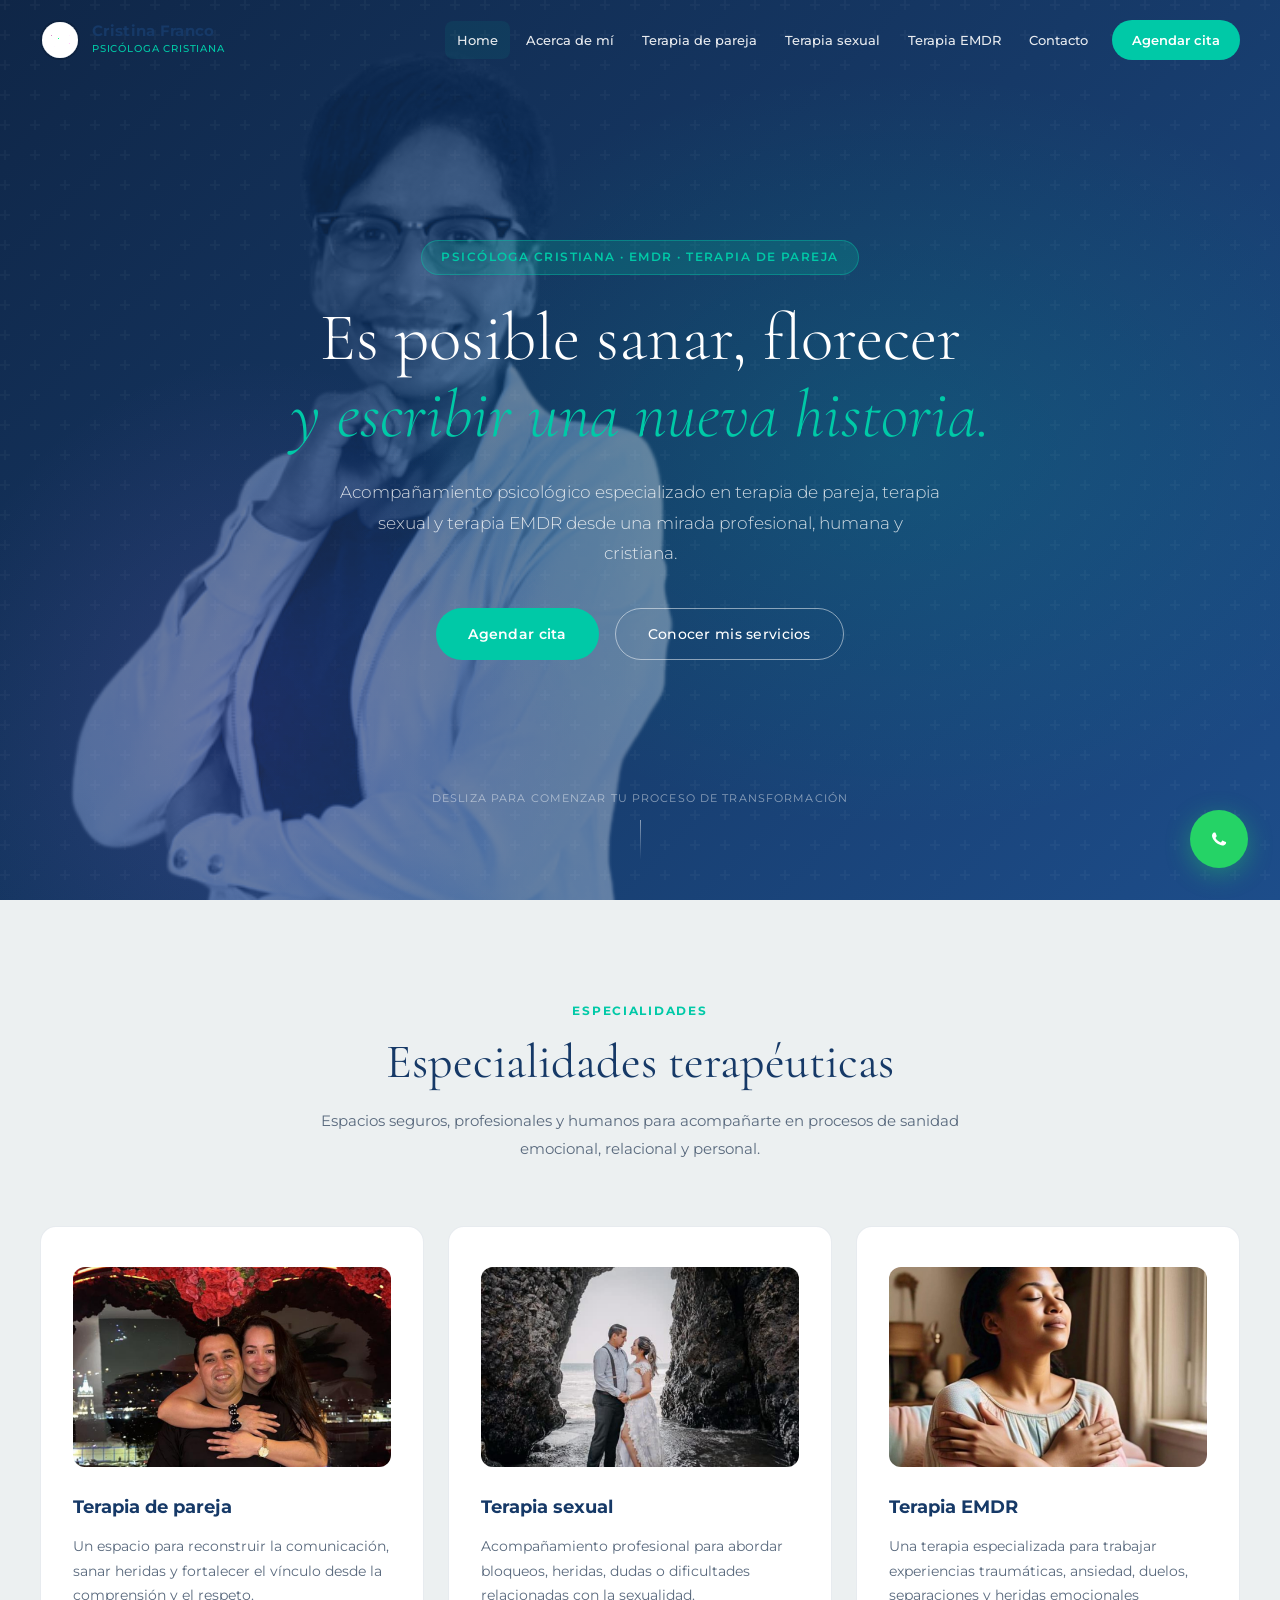
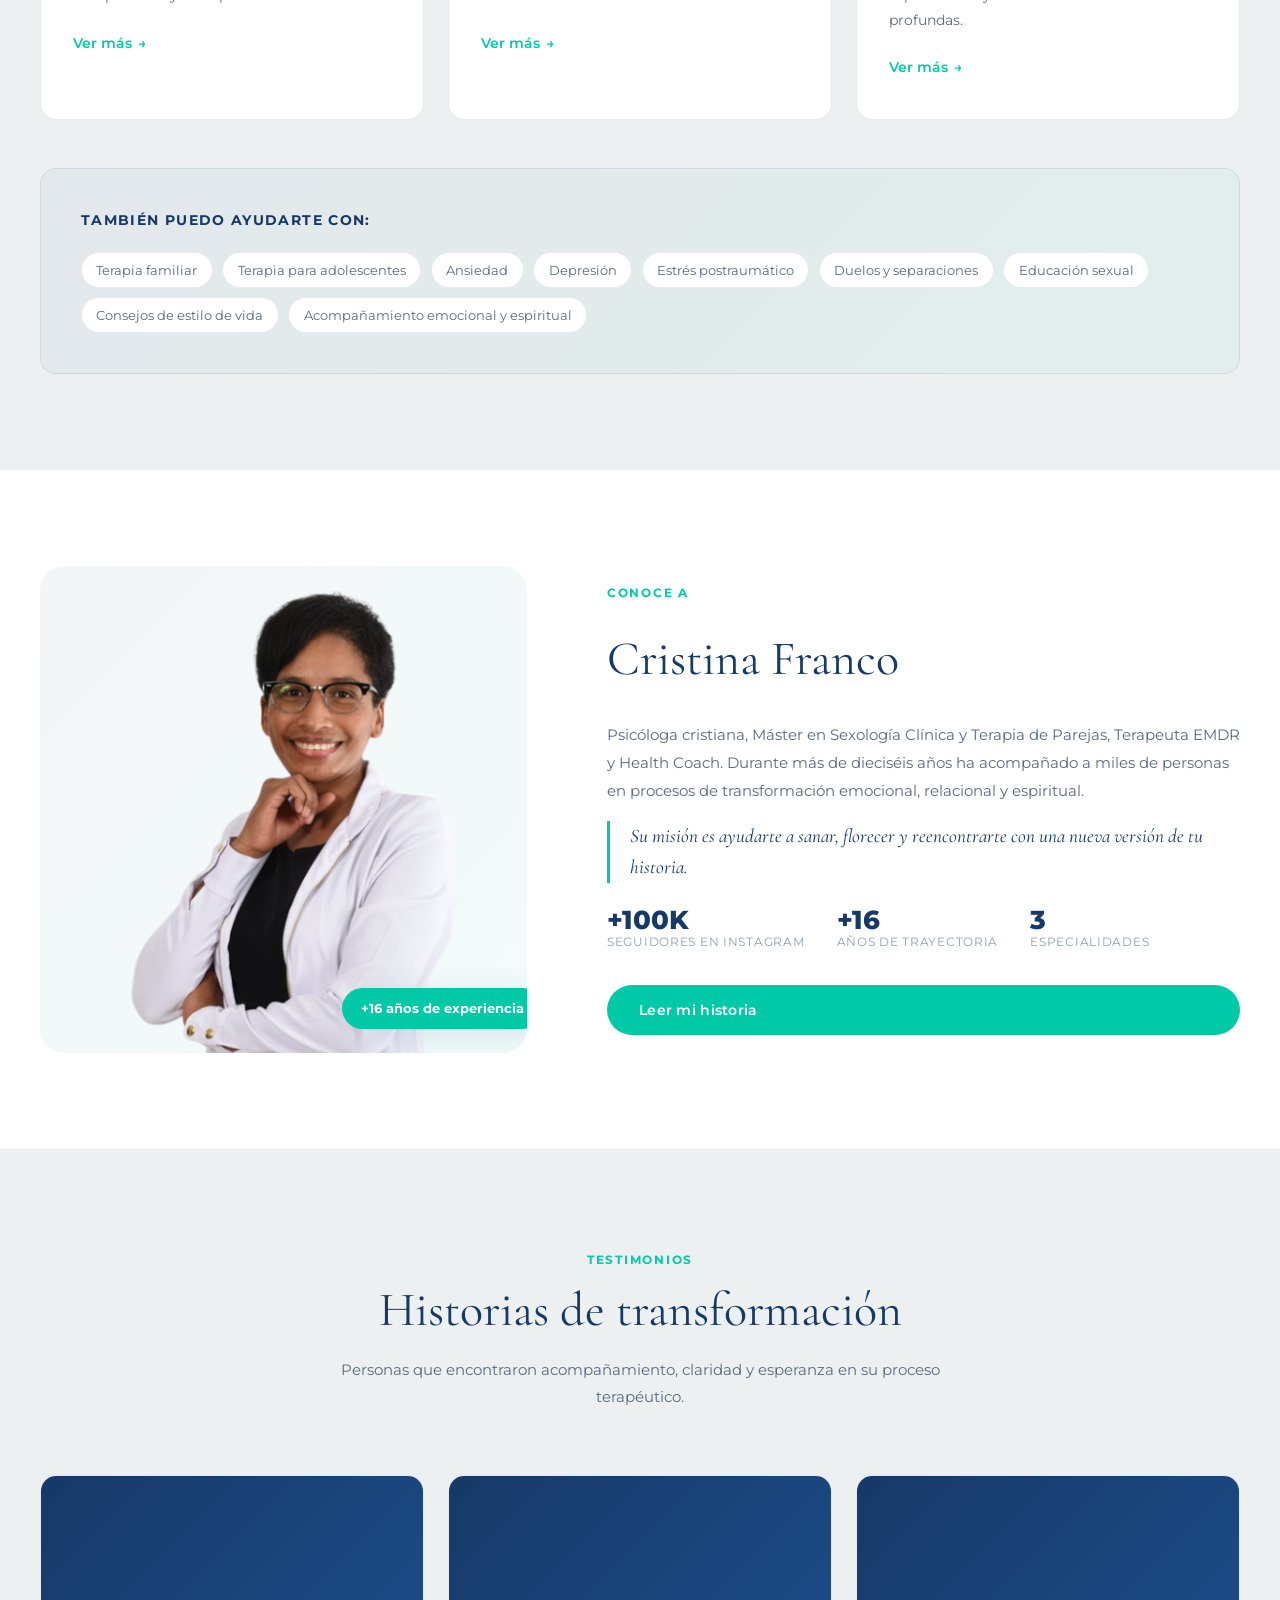
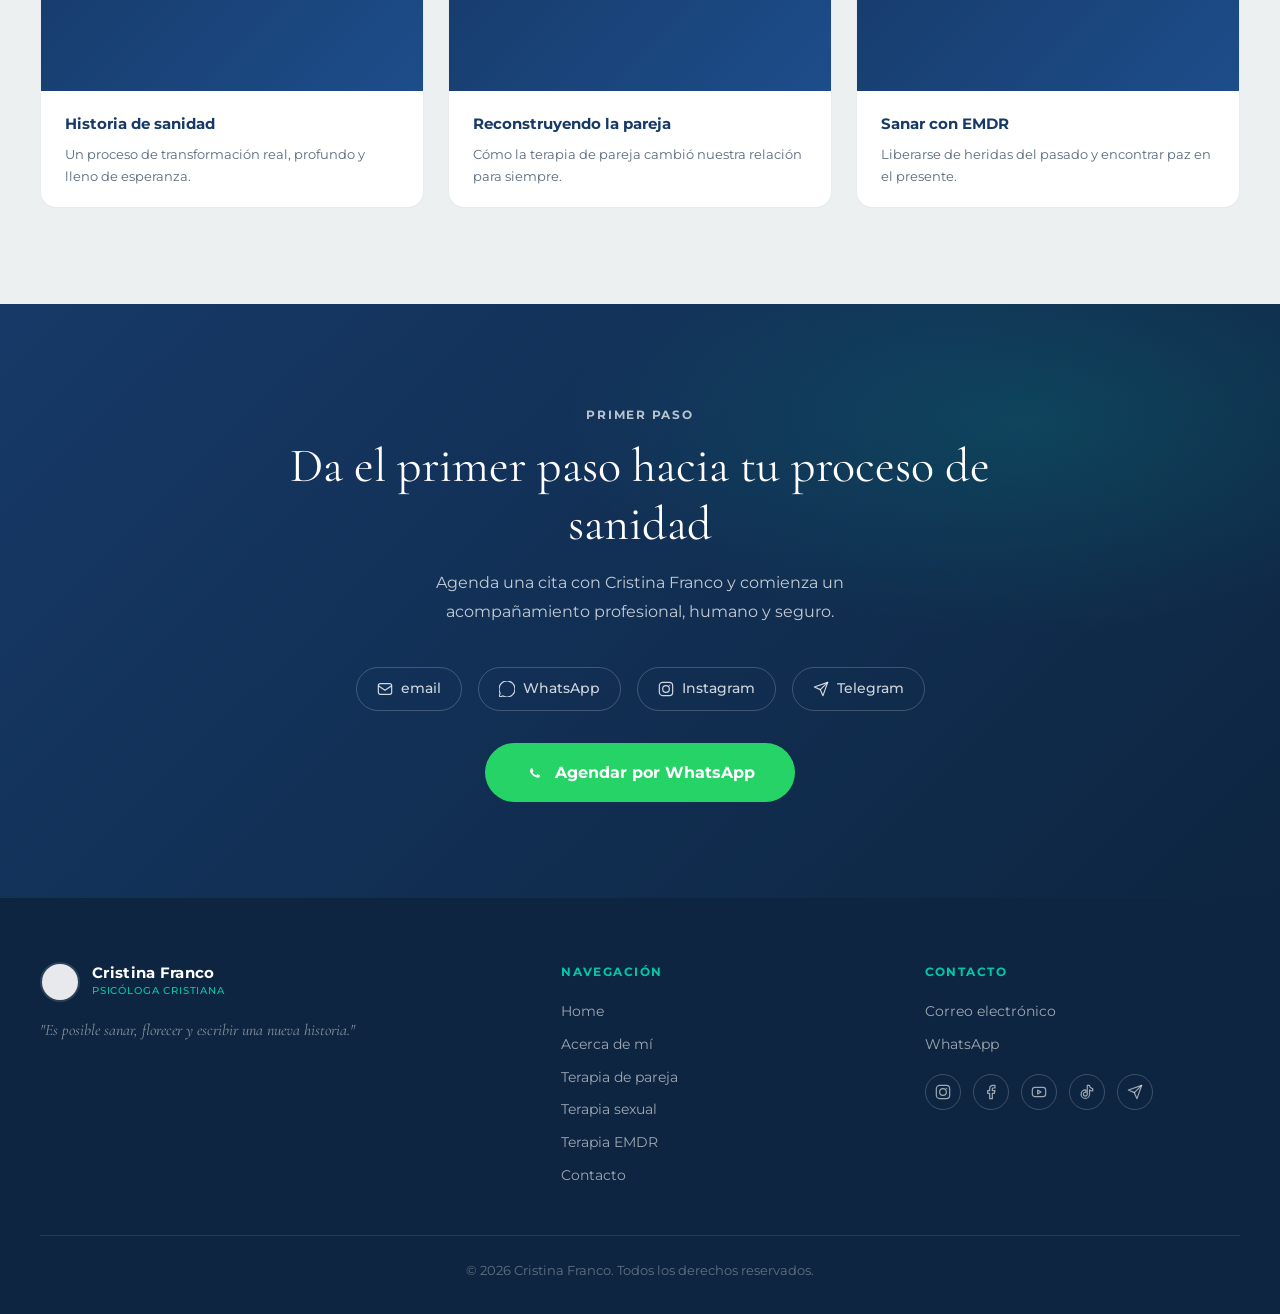
==== index.html @ cba36545 "Update index.html" ====
<!DOCTYPE html>
<html lang="es">
<head>
  <meta charset="UTF-8" />
  <meta name="viewport" content="width=device-width, initial-scale=1.0" />
  <title>Cristina Franco | Psicóloga Cristiana – Terapia de Pareja, Sexual y EMDR</title>
  <meta name="description" content="Cristina Franco, psicóloga cristiana especialista en terapia de pareja, terapia sexual y terapia EMDR. Más de 16 años acompañando procesos de sanidad emocional." />
  <link rel="icon" type="image/png" href="favicon.png" />
  <link href="https://fonts.googleapis.com/css2?family=Montserrat:ital,wght@0,300;0,400;0,500;0,600;0,700;0,800;1,300;1,400&family=Cormorant+Garamond:ital,wght@0,300;0,400;0,600;1,300;1,400&display=swap" rel="stylesheet" />
  <link rel="stylesheet" href="styles.css" />
</head>
<body>

<!-- HEADER -->
<header class="header" id="header">
  <div class="header-inner">
    <a href="index.html" class="logo">
      <img src="favicon.png" alt="Logo Cristina Franco" class="logo-img" />
      <div class="logo-text">
        <span class="logo-name">Cristina Franco</span>
        <span class="logo-title">Psicóloga Cristiana</span>
      </div>
    </a>
    <nav class="nav" id="nav">
      <a href="index.html" class="nav-link active">Home</a>
      <a href="acerca.html" class="nav-link">Acerca de mí</a>
      <a href="terapia-pareja.html" class="nav-link">Terapia de pareja</a>
      <a href="terapia-sexual.html" class="nav-link">Terapia sexual</a>
      <a href="terapia-emdr.html" class="nav-link">Terapia EMDR</a>
      <a href="contacto.html" class="nav-link">Contacto</a>
      <a href="contacto.html" class="btn-header">Agendar cita</a>
    </nav>
    <button class="hamburger" id="hamburger" aria-label="Menú">
      <span></span><span></span><span></span>
    </button>
  </div>
</header>

<!-- HERO -->
<section class="hero">
  <div class="hero-bg">
    <img src="cristina-hero.png" alt="Cristina Franco" class="hero-photo" />
    <div class="hero-overlay"></div>
    <div class="hero-gradient"></div>
  </div>
  <div class="hero-content">
    <div class="hero-badge animate-fade-up">Psicóloga Cristiana · EMDR · Terapia de Pareja</div>
    <h1 class="hero-title animate-fade-up delay-1">
      Es posible sanar, florecer<br />
      <em>y escribir una nueva historia.</em>
    </h1>
    <p class="hero-sub animate-fade-up delay-2">
      Acompañamiento psicológico especializado en terapia de pareja, terapia sexual y terapia EMDR desde una mirada profesional, humana y cristiana.
    </p>
    <div class="hero-btns animate-fade-up delay-3">
      <a href="https://api.whatsapp.com/send/?phone=593986975737&text=Hola%20vengo%20de%20la%20pagina%20web%20y%20quiero%20agendar%20una%20cita." class="btn-primary" target="_blank">Agendar cita</a>
      <a href="#servicios" class="btn-ghost">Conocer mis servicios</a>
    </div>
  </div>
  <div class="hero-scroll">
    <span>Desliza para comenzar tu proceso de transformación</span>
    <div class="scroll-line"></div>
  </div>
</section>

<!-- SERVICIOS -->
<section class="section" id="servicios">
  <div class="container">
    <div class="section-header reveal">
      <p class="section-label">Especialidades</p>
      <h2 class="section-title">Especialidades terapéuticas</h2>
      <p class="section-sub">Espacios seguros, profesionales y humanos para acompañarte en procesos de sanidad emocional, relacional y personal.</p>
    </div>
    <div class="cards-grid">
      <div class="service-card reveal delay-1">
        <div class="card-icon card-icon-img"><img src="img-pareja.png" alt="Terapia de pareja" /></div>
        <h3>Terapia de pareja</h3>
        <p>Un espacio para reconstruir la comunicación, sanar heridas y fortalecer el vínculo desde la comprensión y el respeto.</p>
        <a href="terapia-pareja.html" class="card-link">Ver más <span>→</span></a>
      </div>
      <div class="service-card reveal delay-2">
        <div class="card-icon card-icon-img"><img src="img-sexual.png" alt="Terapia sexual" /></div>
        <h3>Terapia sexual</h3>
        <p>Acompañamiento profesional para abordar bloqueos, heridas, dudas o dificultades relacionadas con la sexualidad.</p>
        <a href="terapia-sexual.html" class="card-link">Ver más <span>→</span></a>
      </div>
      <div class="service-card reveal delay-3">
        <div class="card-icon card-icon-img"><img src="img-emdr.png" alt="Terapia EMDR" /></div>
        <h3>Terapia EMDR</h3>
        <p>Una terapia especializada para trabajar experiencias traumáticas, ansiedad, duelos, separaciones y heridas emocionales profundas.</p>
        <a href="terapia-emdr.html" class="card-link">Ver más <span>→</span></a>
      </div>
    </div>
    <div class="other-services reveal">
      <p class="other-title">También puedo ayudarte con:</p>
      <div class="other-tags">
        <span>Terapia familiar</span><span>Terapia para adolescentes</span><span>Ansiedad</span>
        <span>Depresión</span><span>Estrés postraumático</span><span>Duelos y separaciones</span>
        <span>Educación sexual</span><span>Consejos de estilo de vida</span><span>Acompañamiento emocional y espiritual</span>
      </div>
    </div>
  </div>
</section>

<!-- SOBRE CRISTINA -->
<section class="section section-alt" id="sobre">
  <div class="container">
    <div class="two-col">
      <div class="col-image reveal">
        <div class="img-frame">
          <div class="img-real">
            <img src="cristina-hero.png" alt="Cristina Franco – Psicóloga Cristiana" />
          </div>
          <div class="img-badge">+16 años de experiencia</div>
        </div>
      </div>
      <div class="col-text reveal delay-2">
        <p class="section-label">Conoce a</p>
        <h2 class="section-title left">Cristina Franco</h2>
        <p class="body-text">Psicóloga cristiana, Máster en Sexología Clínica y Terapia de Parejas, Terapeuta EMDR y Health Coach. Durante más de dieciséis años ha acompañado a miles de personas en procesos de transformación emocional, relacional y espiritual.</p>
        <p class="body-text emotional">Su misión es ayudarte a sanar, florecer y reencontrarte con una nueva versión de tu historia.</p>
        <div class="stats-row">
          <div class="stat"><strong>+100K</strong><span>Seguidores en Instagram</span></div>
          <div class="stat"><strong>+16</strong><span>Años de trayectoria</span></div>
          <div class="stat"><strong>3</strong><span>Especialidades</span></div>
        </div>
        <a href="acerca.html" class="btn-primary">Leer mi historia</a>
      </div>
    </div>
  </div>
</section>

<!-- TESTIMONIOS -->
<section class="section" id="testimonios">
  <div class="container">
    <div class="section-header reveal">
      <p class="section-label">Testimonios</p>
      <h2 class="section-title">Historias de transformación</h2>
      <p class="section-sub">Personas que encontraron acompañamiento, claridad y esperanza en su proceso terapéutico.</p>
    </div>
    <div class="video-grid">
      <div class="video-card reveal delay-1">
        <div class="video-wrap">
          <iframe src="https://www.youtube.com/embed/51bfilXAvIU" frameborder="0" allowfullscreen title="Testimonio 1"></iframe>
        </div>
        <div class="video-info">
          <h4>Historia de sanidad</h4>
          <p>Un proceso de transformación real, profundo y lleno de esperanza.</p>
        </div>
      </div>
      <div class="video-card reveal delay-2">
        <div class="video-wrap">
          <iframe src="https://www.youtube.com/embed/tVvbt_k2ZFs" frameborder="0" allowfullscreen title="Testimonio 2"></iframe>
        </div>
        <div class="video-info">
          <h4>Reconstruyendo la pareja</h4>
          <p>Cómo la terapia de pareja cambió nuestra relación para siempre.</p>
        </div>
      </div>
      <div class="video-card reveal delay-3">
        <div class="video-wrap">
          <iframe src="https://www.youtube.com/embed/4Ptkm4jHZpw" frameborder="0" allowfullscreen title="Testimonio 3"></iframe>
        </div>
        <div class="video-info">
          <h4>Sanar con EMDR</h4>
          <p>Liberarse de heridas del pasado y encontrar paz en el presente.</p>
        </div>
      </div>
    </div>
  </div>
</section>

<!-- CONTACTO HOME -->
<section class="section contact-section" id="contacto">
  <div class="container">
    <div class="contact-inner reveal">
      <p class="section-label light">Primer paso</p>
      <h2 class="section-title light">Da el primer paso hacia tu proceso de sanidad</h2>
      <p class="contact-sub">Agenda una cita con Cristina Franco y comienza un acompañamiento profesional, humano y seguro.</p>
      <div class="contact-links">
        <a href="mailto:consultordesaludfamiliar7@gmail.com" class="contact-item">
          <svg viewBox="0 0 24 24" fill="none"><rect x="2" y="4" width="20" height="16" rx="3" stroke="currentColor" stroke-width="1.8"/><path d="M2 7l10 7 10-7" stroke="currentColor" stroke-width="1.8"/></svg>
          email
        </a>
        <a href="https://api.whatsapp.com/send/?phone=593986975737&text=Hola%20vengo%20de%20la%20pagina%20web%20y%20quiero%20agendar%20una%20cita." class="contact-item" target="_blank">
          <svg viewBox="0 0 24 24" fill="none"><path d="M20.5 3.5A11.95 11.95 0 0012 0C5.37 0 0 5.37 0 12a11.95 11.95 0 001.67 6.06L0 24l6.12-1.61A11.94 11.94 0 0012 24c6.63 0 12-5.37 12-12 0-3.19-1.25-6.21-3.5-8.5z" stroke="currentColor" stroke-width="1.8"/></svg>
          WhatsApp
        </a>
        <a href="https://www.instagram.com/psicologacristinafranco/" class="contact-item" target="_blank">
          <svg viewBox="0 0 24 24" fill="none"><rect x="2" y="2" width="20" height="20" rx="5" stroke="currentColor" stroke-width="1.8"/><circle cx="12" cy="12" r="5" stroke="currentColor" stroke-width="1.8"/><circle cx="17.5" cy="6.5" r="1" fill="currentColor"/></svg>
          Instagram
        </a>
        <a href="https://t.me/psic_cristina_franco" class="contact-item" target="_blank">
          <svg viewBox="0 0 24 24" fill="none"><path d="M22 2L11 13" stroke="currentColor" stroke-width="1.8" stroke-linecap="round" stroke-linejoin="round"/><path d="M22 2L15 22l-4-9-9-4 20-7z" stroke="currentColor" stroke-width="1.8" stroke-linecap="round" stroke-linejoin="round"/></svg>
          Telegram
        </a>
      </div>
      <a href="https://api.whatsapp.com/send/?phone=593986975737&text=Hola%20vengo%20de%20la%20pagina%20web%20y%20quiero%20agendar%20una%20cita." class="btn-wa" target="_blank">
        <svg viewBox="0 0 24 24" fill="currentColor" width="20" height="20"><path d="M17.472 14.382c-.297-.149-1.758-.867-2.03-.967-.273-.099-.471-.148-.67.15-.197.297-.767.966-.94 1.164-.173.199-.347.223-.644.075-.297-.15-1.255-.463-2.39-1.475-.883-.788-1.48-1.761-1.653-2.059-.173-.297-.018-.458.13-.606.134-.133.298-.347.446-.52.149-.174.198-.298.298-.497.099-.198.05-.371-.025-.52-.075-.149-.669-1.612-.916-2.207-.242-.579-.487-.5-.669-.51-.173-.008-.371-.01-.57-.01-.198 0-.52.074-.792.372-.272.297-1.04 1.016-1.04 2.479 0 1.462 1.065 2.875 1.213 3.074.149.198 2.096 3.2 5.077 4.487.709.306 1.262.489 1.694.625.712.227 1.36.195 1.871.118.571-.085 1.758-.719 2.006-1.413.248-.694.248-1.289.173-1.413-.074-.124-.272-.198-.57-.347z"/></svg>
        Agendar por WhatsApp
      </a>
    </div>
  </div>
</section>

<!-- FOOTER -->
<footer class="footer">
  <div class="container">
    <div class="footer-grid">
      <div class="footer-brand">
        <a href="index.html" class="logo logo-light">
          <img src="favicon.png" alt="Logo Cristina Franco" class="logo-img logo-img-light" />
          <div class="logo-text"><span class="logo-name">Cristina Franco</span><span class="logo-title">Psicóloga Cristiana</span></div>
        </a>
        <p class="footer-tagline">"Es posible sanar, florecer y escribir una nueva historia."</p>
      </div>
      <div class="footer-nav">
        <h5>Navegación</h5>
        <a href="index.html">Home</a>
        <a href="acerca.html">Acerca de mí</a>
        <a href="terapia-pareja.html">Terapia de pareja</a>
        <a href="terapia-sexual.html">Terapia sexual</a>
        <a href="terapia-emdr.html">Terapia EMDR</a>
        <a href="contacto.html">Contacto</a>
      </div>
      <div class="footer-contact">
        <h5>Contacto</h5>
        <a href="mailto:consultordesaludfamiliar7@gmail.com">Correo electrónico</a>
        <a href="https://api.whatsapp.com/send/?phone=593986975737&text=Hola%20vengo%20de%20la%20pagina%20web%20y%20quiero%20agendar%20una%20cita." target="_blank">WhatsApp</a>
        <div class="social-row">
          <a href="https://www.instagram.com/psicologacristinafranco/" target="_blank" aria-label="Instagram"><svg viewBox="0 0 24 24" fill="none"><rect x="2" y="2" width="20" height="20" rx="5" stroke="currentColor" stroke-width="1.8"/><circle cx="12" cy="12" r="5" stroke="currentColor" stroke-width="1.8"/><circle cx="17.5" cy="6.5" r="1" fill="currentColor"/></svg></a>
          <a href="https://www.facebook.com/CrisFrancoC/" target="_blank" aria-label="Facebook"><svg viewBox="0 0 24 24" fill="none"><path d="M18 2h-3a5 5 0 00-5 5v3H7v4h3v8h4v-8h3l1-4h-4V7a1 1 0 011-1h3z" stroke="currentColor" stroke-width="1.8" stroke-linejoin="round"/></svg></a>
          <a href="https://youtube.com/playlist?list=PLdEfVyNj_Ognds7ngtw7JYfGqXAfa2906&si=lO53yOPcBG0rQOMV" target="_blank" aria-label="YouTube"><svg viewBox="0 0 24 24" fill="none"><rect x="2" y="5" width="20" height="14" rx="4" stroke="currentColor" stroke-width="1.8"/><path d="M10 9l5 3-5 3V9z" stroke="currentColor" stroke-width="1.8" stroke-linejoin="round"/></svg></a>
          <a href="https://vm.tiktok.com/ZMRyhdUm5/" target="_blank" aria-label="TikTok"><svg viewBox="0 0 24 24" fill="none"><path d="M19.59 6.69a4.83 4.83 0 01-3.77-4.25V2h-3.45v13.67a2.89 2.89 0 01-2.88 2.5 2.89 2.89 0 01-2.89-2.89 2.89 2.89 0 012.89-2.89c.28 0 .54.04.79.1V9.01a6.33 6.33 0 00-.79-.05 6.34 6.34 0 00-6.34 6.34 6.34 6.34 0 006.34 6.34 6.34 6.34 0 006.33-6.34V8.89a8.16 8.16 0 004.77 1.52V7a4.85 4.85 0 01-1-.31z" stroke="currentColor" stroke-width="1.8" stroke-linejoin="round"/></svg></a>
          <a href="https://t.me/psic_cristina_franco" target="_blank" aria-label="Telegram"><svg viewBox="0 0 24 24" fill="none"><path d="M22 2L11 13" stroke="currentColor" stroke-width="1.8" stroke-linecap="round" stroke-linejoin="round"/><path d="M22 2L15 22l-4-9-9-4 20-7z" stroke="currentColor" stroke-width="1.8" stroke-linecap="round" stroke-linejoin="round"/></svg></a>
        </div>
      </div>
    </div>
    <div class="footer-bottom"><p>© 2026 Cristina Franco. Todos los derechos reservados.</p></div>
  </div>
</footer>

<!-- WhatsApp FAB -->
<a href="https://api.whatsapp.com/send/?phone=593986975737&text=Hola%20vengo%20de%20la%20pagina%20web%20y%20quiero%20agendar%20una%20cita." class="whatsapp-fab" target="_blank" aria-label="WhatsApp"><svg viewBox="0 0 24 24" fill="currentColor"><path d="M17.472 14.382c-.297-.149-1.758-.867-2.03-.967-.273-.099-.471-.148-.67.15-.197.297-.767.966-.94 1.164-.173.199-.347.223-.644.075-.297-.15-1.255-.463-2.39-1.475-.883-.788-1.48-1.761-1.653-2.059-.173-.297-.018-.458.13-.606.134-.133.298-.347.446-.52.149-.174.198-.298.298-.497.099-.198.05-.371-.025-.52-.075-.149-.669-1.612-.916-2.207-.242-.579-.487-.5-.669-.51-.173-.008-.371-.01-.57-.01-.198 0-.52.074-.792.372-.272.297-1.04 1.016-1.04 2.479 0 1.462 1.065 2.875 1.213 3.074.149.198 2.096 3.2 5.077 4.487.709.306 1.262.489 1.694.625.712.227 1.36.195 1.871.118.571-.085 1.758-.719 2.006-1.413.248-.694.248-1.289.173-1.413-.074-.124-.272-.198-.57-.347z"/></svg></a>

<script src="scripts.js"></script>
</body>
</html>
---- styles.css ----
/* ===== CSS VARIABLES ===== */
:root {
  --primary: #163967;
  --secondary: #00C9A7;
  --tertiary: #845EC2;
  --bg: #ECF0F1;
  --white: #ffffff;
  --text: #1a2740;
  --text-light: #5a6a7e;
  --text-muted: #8fa0b2;
  --border: rgba(22, 57, 103, 0.1);
  --shadow-sm: 0 2px 12px rgba(22, 57, 103, 0.08);
  --shadow-md: 0 8px 32px rgba(22, 57, 103, 0.12);
  --shadow-lg: 0 20px 60px rgba(22, 57, 103, 0.16);
  --radius: 16px;
  --radius-sm: 10px;
  --header-h: 80px;
}

/* ===== RESET ===== */
*, *::before, *::after { box-sizing: border-box; margin: 0; padding: 0; }
html { scroll-behavior: smooth; }
body {
  font-family: 'Montserrat', sans-serif;
  background: var(--bg);
  color: var(--text);
  line-height: 1.7;
  overflow-x: hidden;
}
img { max-width: 100%; display: block; }
a { text-decoration: none; color: inherit; }

/* ===== HEADER ===== */
.header {
  position: fixed;
  top: 0; left: 0; right: 0;
  z-index: 1000;
  padding: 0 2rem;
  height: var(--header-h);
  background: transparent;
  transition: background .4s, box-shadow .4s, backdrop-filter .4s;
}
.header.scrolled {
  background: rgba(255,255,255,.85);
  backdrop-filter: blur(20px);
  -webkit-backdrop-filter: blur(20px);
  box-shadow: 0 2px 24px rgba(22,57,103,.1);
}
.header-inner {
  max-width: 1200px;
  margin: 0 auto;
  height: 100%;
  display: flex;
  align-items: center;
  justify-content: space-between;
  gap: 1.5rem;
}
.logo {
  display: flex;
  align-items: center;
  gap: .75rem;
  flex-shrink: 0;
}
.logo-icon {
  color: var(--secondary);
  font-size: 1.4rem;
  line-height: 1;
}
.logo-img {
  width: 40px;
  height: 40px;
  border-radius: 50%;
  object-fit: cover;
  background: #000;
  flex-shrink: 0;
}
.logo-img-light { filter: brightness(1.1); }
.logo-text { display: flex; flex-direction: column; }
.logo-name {
  font-size: .95rem;
  font-weight: 700;
  color: var(--primary);
  line-height: 1.1;
  letter-spacing: .02em;
}
.logo-light .logo-name { color: var(--white); }
.logo-title {
  font-size: .65rem;
  font-weight: 500;
  color: var(--secondary);
  letter-spacing: .08em;
  text-transform: uppercase;
}
.nav {
  display: flex;
  align-items: center;
  gap: .25rem;
}
.nav-link {
  font-size: .82rem;
  font-weight: 500;
  padding: .5rem .75rem;
  border-radius: 8px;
  color: var(--primary);
  transition: color .2s, background .2s;
  white-space: nowrap;
}
.nav-link:hover, .nav-link.active { color: var(--secondary); background: rgba(0,201,167,.08); }
.header:not(.scrolled) .nav-link { color: rgba(255,255,255,.9); }
.header:not(.scrolled) .nav-link:hover { background: rgba(255,255,255,.15); color: var(--white); }
.btn-header {
  background: var(--secondary);
  color: var(--white);
  font-size: .82rem;
  font-weight: 600;
  padding: .55rem 1.25rem;
  border-radius: 50px;
  margin-left: .5rem;
  transition: transform .2s, box-shadow .2s, background .2s;
  white-space: nowrap;
}
.btn-header:hover { background: var(--primary); transform: translateY(-1px); box-shadow: 0 6px 20px rgba(0,201,167,.3); }
.hamburger {
  display: none;
  flex-direction: column;
  gap: 5px;
  background: none;
  border: none;
  cursor: pointer;
  padding: 8px;
}
.hamburger span {
  display: block;
  width: 24px;
  height: 2px;
  background: var(--primary);
  border-radius: 2px;
  transition: transform .3s, opacity .3s;
}
.header:not(.scrolled) .hamburger span { background: var(--white); }
.hamburger.open span:nth-child(1) { transform: translateY(7px) rotate(45deg); }
.hamburger.open span:nth-child(2) { opacity: 0; }
.hamburger.open span:nth-child(3) { transform: translateY(-7px) rotate(-45deg); }

/* ===== BUTTONS ===== */
.btn-primary {
  display: inline-flex;
  align-items: center;
  gap: .5rem;
  background: var(--secondary);
  color: var(--white);
  font-size: .9rem;
  font-weight: 600;
  padding: .8rem 2rem;
  border-radius: 50px;
  letter-spacing: .02em;
  transition: transform .2s, box-shadow .2s, background .2s;
  border: none;
  cursor: pointer;
}
.btn-primary:hover { background: #00b094; transform: translateY(-2px); box-shadow: 0 8px 28px rgba(0,201,167,.35); }
.btn-ghost {
  display: inline-flex;
  align-items: center;
  gap: .5rem;
  background: transparent;
  color: var(--white);
  font-size: .9rem;
  font-weight: 500;
  padding: .8rem 2rem;
  border-radius: 50px;
  border: 1.5px solid rgba(255,255,255,.5);
  letter-spacing: .02em;
  transition: background .2s, border-color .2s;
}
.btn-ghost:hover { background: rgba(255,255,255,.12); border-color: rgba(255,255,255,.9); }
.btn-wa {
  display: inline-flex;
  align-items: center;
  gap: .6rem;
  background: #25D366;
  color: var(--white);
  font-size: 1rem;
  font-weight: 700;
  padding: 1rem 2.5rem;
  border-radius: 50px;
  transition: transform .2s, box-shadow .2s;
  margin-top: 2rem;
}
.btn-wa:hover { transform: translateY(-2px); box-shadow: 0 8px 28px rgba(37,211,102,.35); }

/* ===== HERO ===== */
.hero {
  position: relative;
  min-height: 100vh;
  display: flex;
  align-items: center;
  justify-content: center;
  overflow: hidden;
}
.hero-bg {
  position: absolute;
  inset: 0;
  background: linear-gradient(135deg, #0f2647 0%, #163967 50%, #1d4d8a 100%);
}
.hero-photo {
  position: absolute;
  right: 0;
  bottom: 0;
  height: 100%;
  width: auto;
  max-width: 55%;
  object-fit: contain;
  object-position: bottom right;
  z-index: 1;
  opacity: .35;
  mix-blend-mode: luminosity;
}
.hero-overlay {
  position: absolute;
  inset: 0;
  background: url("data:image/svg+xml,%3Csvg width='60' height='60' viewBox='0 0 60 60' xmlns='http://www.w3.org/2000/svg'%3E%3Cg fill='none' fill-rule='evenodd'%3E%3Cg fill='%23ffffff' fill-opacity='0.03'%3E%3Cpath d='M36 34v-4h-2v4h-4v2h4v4h2v-4h4v-2h-4zm0-30V0h-2v4h-4v2h4v4h2V6h4V4h-4zM6 34v-4H4v4H0v2h4v4h2v-4h4v-2H6zM6 4V0H4v4H0v2h4v4h2V6h4V4H6z'/%3E%3C/g%3E%3C/g%3E%3C/svg%3E");
}
.hero-gradient {
  position: absolute;
  inset: 0;
  background: radial-gradient(ellipse 70% 70% at 70% 50%, rgba(0,201,167,.15) 0%, transparent 60%),
              radial-gradient(ellipse 50% 80% at 20% 80%, rgba(132,94,194,.2) 0%, transparent 50%);
}
.hero-content {
  position: relative;
  z-index: 2;
  max-width: 780px;
  padding: 2rem;
  text-align: center;
  color: var(--white);
}
.hero-badge {
  display: inline-block;
  background: rgba(0,201,167,.2);
  border: 1px solid rgba(0,201,167,.4);
  color: var(--secondary);
  font-size: .75rem;
  font-weight: 600;
  letter-spacing: .12em;
  text-transform: uppercase;
  padding: .4rem 1.2rem;
  border-radius: 50px;
  margin-bottom: 1.5rem;
}
.hero-title {
  font-family: 'Cormorant Garamond', serif;
  font-size: clamp(2.6rem, 6vw, 4.2rem);
  font-weight: 300;
  line-height: 1.15;
  margin-bottom: 1.5rem;
  color: var(--white);
}
.hero-title em {
  font-style: italic;
  color: var(--secondary);
}
.hero-sub {
  font-size: 1.05rem;
  font-weight: 300;
  color: rgba(255,255,255,.8);
  max-width: 600px;
  margin: 0 auto 2.5rem;
  line-height: 1.8;
}
.hero-btns {
  display: flex;
  gap: 1rem;
  justify-content: center;
  flex-wrap: wrap;
}
.hero-scroll {
  position: absolute;
  bottom: 2.5rem;
  left: 50%;
  transform: translateX(-50%);
  z-index: 2;
  display: flex;
  flex-direction: column;
  align-items: center;
  gap: .75rem;
  color: rgba(255,255,255,.5);
  font-size: .7rem;
  letter-spacing: .1em;
  text-transform: uppercase;
}
.scroll-line {
  width: 1px;
  height: 40px;
  background: linear-gradient(to bottom, rgba(255,255,255,.5), transparent);
  animation: scrollPulse 2s ease-in-out infinite;
}
@keyframes scrollPulse { 0%,100%{opacity:.5;transform:scaleY(1)} 50%{opacity:1;transform:scaleY(1.1)} }

/* ===== SECTIONS ===== */
.section { padding: 6rem 2rem; }
.section-alt { background: var(--white); }
.container { max-width: 1200px; margin: 0 auto; }
.section-header { text-align: center; max-width: 660px; margin: 0 auto 4rem; }
.section-label {
  display: inline-block;
  font-size: .72rem;
  font-weight: 700;
  letter-spacing: .15em;
  text-transform: uppercase;
  color: var(--secondary);
  margin-bottom: .75rem;
}
.section-label.light { color: rgba(255,255,255,.7); }
.section-title {
  font-family: 'Cormorant Garamond', serif;
  font-size: clamp(2rem, 4vw, 3rem);
  font-weight: 400;
  color: var(--primary);
  line-height: 1.2;
  margin-bottom: 1rem;
}
.section-title.left { text-align: left; }
.section-title.light { color: var(--white); }
.section-sub {
  font-size: .95rem;
  color: var(--text-light);
  line-height: 1.8;
}

/* ===== CARDS ===== */
.cards-grid {
  display: grid;
  grid-template-columns: repeat(3, 1fr);
  gap: 1.5rem;
  margin-bottom: 3rem;
}
.service-card {
  background: var(--white);
  border-radius: var(--radius);
  padding: 2.5rem 2rem;
  border: 1px solid var(--border);
  transition: transform .3s, box-shadow .3s;
  position: relative;
  overflow: hidden;
}
.service-card::before {
  content: '';
  position: absolute;
  top: 0; left: 0; right: 0;
  height: 3px;
  background: linear-gradient(to right, var(--secondary), var(--tertiary));
  transform: scaleX(0);
  transition: transform .3s;
}
.service-card:hover { transform: translateY(-6px); box-shadow: var(--shadow-lg); }
.service-card:hover::before { transform: scaleX(1); }
.card-icon {
  width: 56px;
  height: 56px;
  background: rgba(0,201,167,.1);
  border-radius: 14px;
  display: flex;
  align-items: center;
  justify-content: center;
  margin-bottom: 1.5rem;
  color: var(--secondary);
}
.card-icon svg { width: 28px; height: 28px; }
.card-icon-img {
  width: 100%;
  height: 200px;
  border-radius: 12px;
  overflow: hidden;
  background: var(--bg);
  margin-bottom: 1.5rem;
}
.card-icon-img img {
  width: 100%;
  height: 100%;
  object-fit: cover;
  transition: transform .4s ease;
}
.service-card:hover .card-icon-img img { transform: scale(1.06); }
.service-card h3 {
  font-size: 1.15rem;
  font-weight: 700;
  color: var(--primary);
  margin-bottom: .75rem;
}
.service-card p {
  font-size: .9rem;
  color: var(--text-light);
  line-height: 1.7;
  margin-bottom: 1.5rem;
}
.card-link {
  font-size: .85rem;
  font-weight: 600;
  color: var(--secondary);
  display: flex;
  align-items: center;
  gap: .4rem;
  transition: gap .2s;
}
.card-link:hover { gap: .7rem; }

/* ===== OTHER SERVICES ===== */
.other-services {
  background: linear-gradient(135deg, rgba(22,57,103,.04), rgba(0,201,167,.04));
  border-radius: var(--radius);
  padding: 2.5rem;
  border: 1px solid var(--border);
}
.other-title {
  font-size: .85rem;
  font-weight: 700;
  color: var(--primary);
  text-transform: uppercase;
  letter-spacing: .1em;
  margin-bottom: 1.25rem;
}
.other-tags { display: flex; flex-wrap: wrap; gap: .6rem; }
.other-tags span {
  background: var(--white);
  border: 1px solid var(--border);
  color: var(--text-light);
  font-size: .82rem;
  padding: .35rem .9rem;
  border-radius: 50px;
  transition: background .2s, color .2s, border-color .2s;
  cursor: default;
}
.other-tags span:hover { background: var(--secondary); color: var(--white); border-color: var(--secondary); }

/* ===== TWO COL ===== */
.two-col {
  display: grid;
  grid-template-columns: 1fr 1.3fr;
  gap: 5rem;
  align-items: center;
}
.img-frame {
  position: relative;
  border-radius: 24px;
  overflow: hidden;
}
.img-placeholder {
  background: linear-gradient(135deg, rgba(22,57,103,.05), rgba(0,201,167,.05));
  border-radius: 24px;
  border: 2px dashed rgba(22,57,103,.15);
  min-height: 480px;
  display: flex;
  align-items: center;
  justify-content: center;
  overflow: hidden;
}
.img-placeholder svg { width: 100%; height: auto; max-width: 200px; }
.img-placeholder img {
  width: 100%;
  height: 100%;
  object-fit: cover;
  transition: transform .5s;
}
.img-frame:hover .img-placeholder img { transform: scale(1.04); }
.img-badge {
  position: absolute;
  bottom: 1.5rem;
  right: -1rem;
  background: var(--secondary);
  color: var(--white);
  font-size: .8rem;
  font-weight: 700;
  padding: .6rem 1.2rem;
  border-radius: 50px;
  box-shadow: var(--shadow-md);
}
.col-text { display: flex; flex-direction: column; gap: 1rem; }
.body-text { font-size: .95rem; color: var(--text-light); line-height: 1.85; }
.body-text.emotional {
  font-family: 'Cormorant Garamond', serif;
  font-size: 1.2rem;
  font-style: italic;
  color: var(--primary);
  line-height: 1.6;
  border-left: 3px solid var(--secondary);
  padding-left: 1.25rem;
}
.stats-row {
  display: flex;
  gap: 2rem;
  margin: .5rem 0 1rem;
  flex-wrap: wrap;
}
.stat { display: flex; flex-direction: column; }
.stat strong { font-size: 1.6rem; font-weight: 800; color: var(--primary); line-height: 1; }
.stat span { font-size: .75rem; color: var(--text-muted); text-transform: uppercase; letter-spacing: .06em; }

/* ===== VIDEO GRID ===== */
.video-grid {
  display: grid;
  grid-template-columns: repeat(3, 1fr);
  gap: 1.5rem;
}
.video-card {
  background: var(--white);
  border-radius: var(--radius);
  overflow: hidden;
  border: 1px solid var(--border);
  transition: transform .3s, box-shadow .3s;
}
.video-card:hover { transform: translateY(-4px); box-shadow: var(--shadow-md); }
.video-wrap {
  position: relative;
  padding-bottom: 56.25%;
  height: 0;
  overflow: hidden;
  background: linear-gradient(135deg, #163967, #1d4d8a);
}
.video-wrap iframe {
  position: absolute;
  top: 0; left: 0;
  width: 100%; height: 100%;
  border: none;
}
.video-info { padding: 1.25rem 1.5rem; }
.video-info h4 { font-size: .95rem; font-weight: 700; color: var(--primary); margin-bottom: .4rem; }
.video-info p { font-size: .82rem; color: var(--text-light); }

/* ===== CONTACT SECTION ===== */
.contact-section {
  background: linear-gradient(135deg, var(--primary) 0%, #0d2540 100%);
  position: relative;
  overflow: hidden;
}
.contact-section::before {
  content: '';
  position: absolute;
  inset: 0;
  background: radial-gradient(ellipse 60% 60% at 80% 20%, rgba(0,201,167,.15) 0%, transparent 60%);
}
.contact-inner {
  position: relative;
  text-align: center;
  max-width: 700px;
  margin: 0 auto;
}
.contact-sub {
  font-size: 1rem;
  color: rgba(255,255,255,.75);
  line-height: 1.8;
  max-width: 540px;
  margin: 1rem auto 0;
}
.contact-links {
  display: flex;
  gap: 1rem;
  justify-content: center;
  flex-wrap: wrap;
  margin-top: 2.5rem;
}
.contact-item {
  display: flex;
  align-items: center;
  gap: .5rem;
  color: rgba(255,255,255,.8);
  font-size: .85rem;
  font-weight: 500;
  padding: .6rem 1.25rem;
  border-radius: 50px;
  border: 1px solid rgba(255,255,255,.2);
  transition: background .2s, border-color .2s;
}
.contact-item:hover { background: rgba(255,255,255,.1); border-color: rgba(255,255,255,.4); }
.contact-item svg { width: 16px; height: 16px; flex-shrink: 0; }

/* ===== FOOTER ===== */
.footer { background: #0d2540; color: rgba(255,255,255,.7); padding: 4rem 2rem 2rem; }
.footer-grid {
  max-width: 1200px;
  margin: 0 auto;
  display: grid;
  grid-template-columns: 1.5fr 1fr 1fr;
  gap: 3rem;
  margin-bottom: 3rem;
}
.footer-tagline {
  font-family: 'Cormorant Garamond', serif;
  font-style: italic;
  font-size: 1rem;
  color: rgba(255,255,255,.5);
  margin-top: 1rem;
  line-height: 1.6;
}
.footer-nav, .footer-contact { display: flex; flex-direction: column; gap: .6rem; }
.footer-nav h5, .footer-contact h5 {
  font-size: .75rem;
  font-weight: 700;
  letter-spacing: .12em;
  text-transform: uppercase;
  color: var(--secondary);
  margin-bottom: .5rem;
}
.footer-nav a, .footer-contact a {
  font-size: .85rem;
  color: rgba(255,255,255,.6);
  transition: color .2s;
}
.footer-nav a:hover, .footer-contact a:hover { color: var(--secondary); }
.social-row { display: flex; gap: .75rem; margin-top: .5rem; }
.social-row a {
  width: 36px; height: 36px;
  display: flex; align-items: center; justify-content: center;
  border-radius: 50%;
  border: 1px solid rgba(255,255,255,.2);
  color: rgba(255,255,255,.6);
  transition: background .2s, color .2s, border-color .2s;
}
.social-row a:hover { background: var(--secondary); color: var(--white); border-color: var(--secondary); }
.social-row svg { width: 16px; height: 16px; }
.footer-bottom {
  max-width: 1200px;
  margin: 0 auto;
  border-top: 1px solid rgba(255,255,255,.1);
  padding-top: 1.5rem;
  text-align: center;
  font-size: .8rem;
  color: rgba(255,255,255,.35);
}

/* ===== WHATSAPP FAB ===== */
.whatsapp-fab {
  position: fixed;
  bottom: 2rem; right: 2rem;
  z-index: 900;
  width: 58px; height: 58px;
  background: #25D366;
  color: var(--white);
  border-radius: 50%;
  display: flex; align-items: center; justify-content: center;
  box-shadow: 0 6px 24px rgba(37,211,102,.4);
  transition: transform .2s, box-shadow .2s;
}
.whatsapp-fab:hover { transform: scale(1.1); box-shadow: 0 10px 32px rgba(37,211,102,.5); }
.whatsapp-fab svg { width: 28px; height: 28px; }

/* ===== PAGE HERO (inner pages) ===== */
.page-hero {
  background: linear-gradient(135deg, var(--primary), #1d4d8a);
  padding: 10rem 2rem 6rem;
  text-align: center;
  position: relative;
  overflow: hidden;
}
.page-hero::after {
  content: '';
  position: absolute;
  inset: 0;
  background: radial-gradient(ellipse 60% 80% at 50% 50%, rgba(0,201,167,.12) 0%, transparent 70%);
}
.page-hero-content { position: relative; z-index: 2; max-width: 760px; margin: 0 auto; }
.page-hero h1 {
  font-family: 'Cormorant Garamond', serif;
  font-size: clamp(2rem, 5vw, 3.5rem);
  font-weight: 400;
  color: var(--white);
  margin-bottom: 1.25rem;
  line-height: 1.2;
}
.page-hero p {
  font-size: 1rem;
  color: rgba(255,255,255,.8);
  line-height: 1.85;
  max-width: 600px;
  margin: 0 auto 2rem;
}

/* ===== PROCESS SECTION ===== */
.process-section { padding: 5rem 2rem; }
.process-grid {
  display: grid;
  grid-template-columns: repeat(3, 1fr);
  gap: 2rem;
}
.process-card {
  text-align: center;
  padding: 2.5rem 1.5rem;
  background: var(--white);
  border-radius: var(--radius);
  border: 1px solid var(--border);
  transition: transform .3s, box-shadow .3s;
}
.process-card:hover { transform: translateY(-5px); box-shadow: var(--shadow-md); }
.process-icon {
  width: 72px; height: 72px;
  background: linear-gradient(135deg, rgba(0,201,167,.1), rgba(22,57,103,.08));
  border-radius: 20px;
  display: flex; align-items: center; justify-content: center;
  margin: 0 auto 1.5rem;
  color: var(--secondary);
}
.process-icon svg { width: 34px; height: 34px; }
.process-card h3 { font-size: 1.05rem; font-weight: 700; color: var(--primary); margin-bottom: .75rem; }
.process-card p { font-size: .9rem; color: var(--text-light); line-height: 1.75; }

/* ===== ABOUT PAGE ===== */
.portfolio-section { background: var(--bg); }
.credentials-grid {
  display: grid;
  grid-template-columns: repeat(2, 1fr);
  gap: 1rem;
  margin-top: 2rem;
}
.credential-item {
  display: flex;
  align-items: flex-start;
  gap: .75rem;
  background: var(--white);
  padding: 1.25rem;
  border-radius: var(--radius-sm);
  border: 1px solid var(--border);
  font-size: .88rem;
  color: var(--text);
  transition: box-shadow .2s;
}
.credential-item:hover { box-shadow: var(--shadow-sm); }
.cred-dot {
  width: 8px; height: 8px;
  background: var(--secondary);
  border-radius: 50%;
  flex-shrink: 0;
  margin-top: 5px;
}
.commitment-box {
  background: linear-gradient(135deg, var(--primary), #1d4d8a);
  border-radius: var(--radius);
  padding: 2.5rem;
  text-align: center;
  margin-top: 3rem;
}
.commitment-box p {
  font-family: 'Cormorant Garamond', serif;
  font-size: 1.4rem;
  font-style: italic;
  color: var(--white);
  line-height: 1.6;
}

/* ===== CONTACT PAGE ===== */
.contact-form-section { padding: 5rem 2rem; }
.contact-form-wrap {
  max-width: 640px;
  margin: 0 auto;
  background: var(--white);
  border-radius: 24px;
  padding: 3rem;
  box-shadow: var(--shadow-md);
  border: 1px solid var(--border);
}
.form-group { margin-bottom: 1.5rem; }
.form-group label {
  display: block;
  font-size: .82rem;
  font-weight: 600;
  color: var(--primary);
  text-transform: uppercase;
  letter-spacing: .08em;
  margin-bottom: .5rem;
}
.form-group input,
.form-group textarea,
.form-group select {
  width: 100%;
  background: var(--bg);
  border: 1.5px solid var(--border);
  border-radius: 10px;
  padding: .875rem 1.125rem;
  font-family: 'Montserrat', sans-serif;
  font-size: .9rem;
  color: var(--text);
  outline: none;
  transition: border-color .2s, box-shadow .2s;
}
.form-group input:focus,
.form-group textarea:focus { border-color: var(--secondary); box-shadow: 0 0 0 3px rgba(0,201,167,.12); }
.form-group textarea { resize: vertical; min-height: 140px; }
.form-msg {
  padding: 1rem 1.25rem;
  border-radius: 10px;
  font-size: .88rem;
  font-weight: 500;
  display: none;
  margin-top: 1rem;
}
.form-msg.success { background: rgba(0,201,167,.1); color: #008f75; border: 1px solid rgba(0,201,167,.3); display: block; }
.form-msg.error { background: rgba(220,53,69,.08); color: #c82333; border: 1px solid rgba(220,53,69,.2); display: block; }
.form-divider { text-align: center; color: var(--text-muted); font-size: .85rem; margin: 1.5rem 0; }
.btn-wa-alt {
  display: flex;
  align-items: center;
  justify-content: center;
  gap: .6rem;
  width: 100%;
  background: transparent;
  border: 2px solid #25D366;
  color: #25D366;
  font-size: .92rem;
  font-weight: 600;
  padding: .875rem;
  border-radius: 50px;
  transition: background .2s, color .2s;
  cursor: pointer;
}
.btn-wa-alt:hover { background: #25D366; color: var(--white); }

/* ===== ANIMATIONS ===== */
.animate-fade-up {
  opacity: 0;
  transform: translateY(30px);
  animation: fadeUp .8s ease forwards;
}
.delay-1 { animation-delay: .2s; }
.delay-2 { animation-delay: .4s; }
.delay-3 { animation-delay: .6s; }
@keyframes fadeUp { to { opacity: 1; transform: translateY(0); } }

.reveal {
  opacity: 0;
  transform: translateY(28px);
  transition: opacity .7s ease, transform .7s ease;
}
.reveal.visible { opacity: 1; transform: translateY(0); }
.reveal.delay-1 { transition-delay: .15s; }
.reveal.delay-2 { transition-delay: .3s; }
.reveal.delay-3 { transition-delay: .45s; }

/* ===== RESPONSIVE ===== */
@media (max-width: 1024px) {
  .two-col { grid-template-columns: 1fr 1fr; gap: 3rem; }
  .footer-grid { grid-template-columns: 1fr 1fr; }
  .footer-brand { grid-column: 1 / -1; }
}
@media (max-width: 768px) {
  :root { --header-h: 68px; }
  .nav {
    position: fixed;
    top: 0; right: 0; bottom: 0;
    width: min(320px, 100vw);
    background: var(--white);
    flex-direction: column;
    align-items: flex-start;
    justify-content: center;
    padding: 2rem;
    box-shadow: -8px 0 40px rgba(0,0,0,.15);
    transform: translateX(100%);
    transition: transform .4s cubic-bezier(.4,0,.2,1);
    gap: .25rem;
    z-index: 999;
  }
  .nav.open { transform: translateX(0); }
  .nav-link { color: var(--primary) !important; background: transparent !important; font-size: 1rem; padding: .75rem 1rem; width: 100%; border-radius: 10px; }
  .nav-link:hover { background: var(--bg) !important; }
  .btn-header { width: 100%; text-align: center; margin-left: 0; margin-top: .5rem; }
  .hamburger { display: flex; z-index: 1000; }
  .cards-grid, .video-grid, .process-grid { grid-template-columns: 1fr; }
  .credentials-grid { grid-template-columns: 1fr; }
  .two-col { grid-template-columns: 1fr; gap: 2.5rem; }
  .footer-grid { grid-template-columns: 1fr; gap: 2rem; }
  .stats-row { gap: 1.25rem; }
  .hero-title { font-size: 2.4rem; }
  .section { padding: 4rem 1.25rem; }
  .contact-form-wrap { padding: 2rem 1.5rem; }
}
@media (max-width: 480px) {
  .hero-btns { flex-direction: column; align-items: center; }
  .contact-links { flex-direction: column; align-items: center; }
}

/* ===== REAL PHOTOS ===== */
.hero-photo {
  position: absolute;
  inset: 0;
  width: 100%;
  height: 100%;
  object-fit: cover;
  object-position: center top;
  opacity: 0.35;
  mix-blend-mode: luminosity;
}
.hero-photo-cutout {
  position: absolute;
  right: 5%;
  bottom: 0;
  height: 92%;
  width: auto;
  object-fit: contain;
  object-position: bottom;
  z-index: 1;
  filter: drop-shadow(0 0 60px rgba(0,0,0,.4));
}
.img-real {
  border-radius: 24px;
  overflow: hidden;
  min-height: 480px;
  background: linear-gradient(135deg, rgba(22,57,103,.05), rgba(0,201,167,.05));
}
.img-real img {
  width: 100%;
  height: 100%;
  object-fit: cover;
  object-position: center top;
  transition: transform .5s;
  display: block;
  min-height: 480px;
}
.img-frame:hover .img-real img { transform: scale(1.04); }

/* ===== LOGO IMAGE ===== */
.logo-img {
  width: 40px;
  height: 40px;
  object-fit: contain;
  border-radius: 50%;
  background: rgba(255,255,255,.15);
  padding: 2px;
  filter: invert(1) brightness(2);
}
.logo-img-light {
  filter: brightness(0) invert(1);
  opacity: 0.9;
}
.header.scrolled .logo-img {
  filter: none;
}
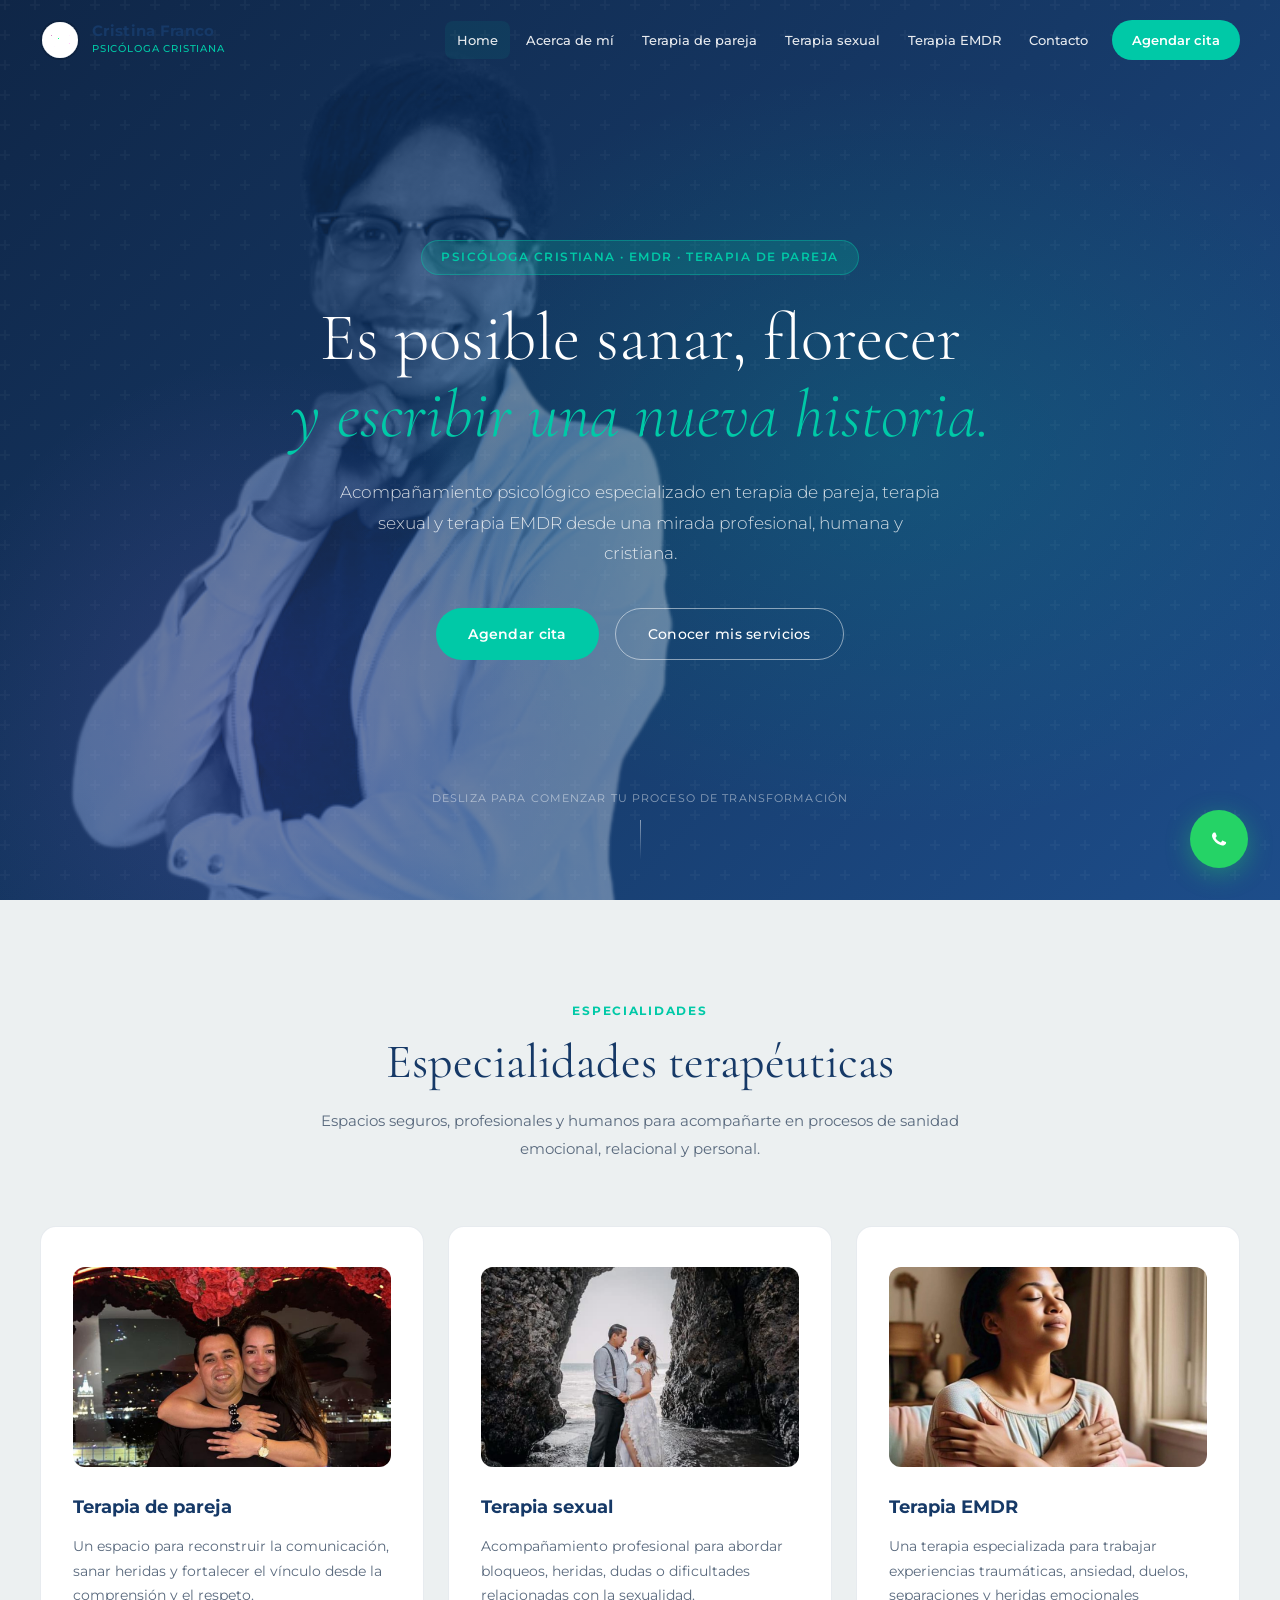
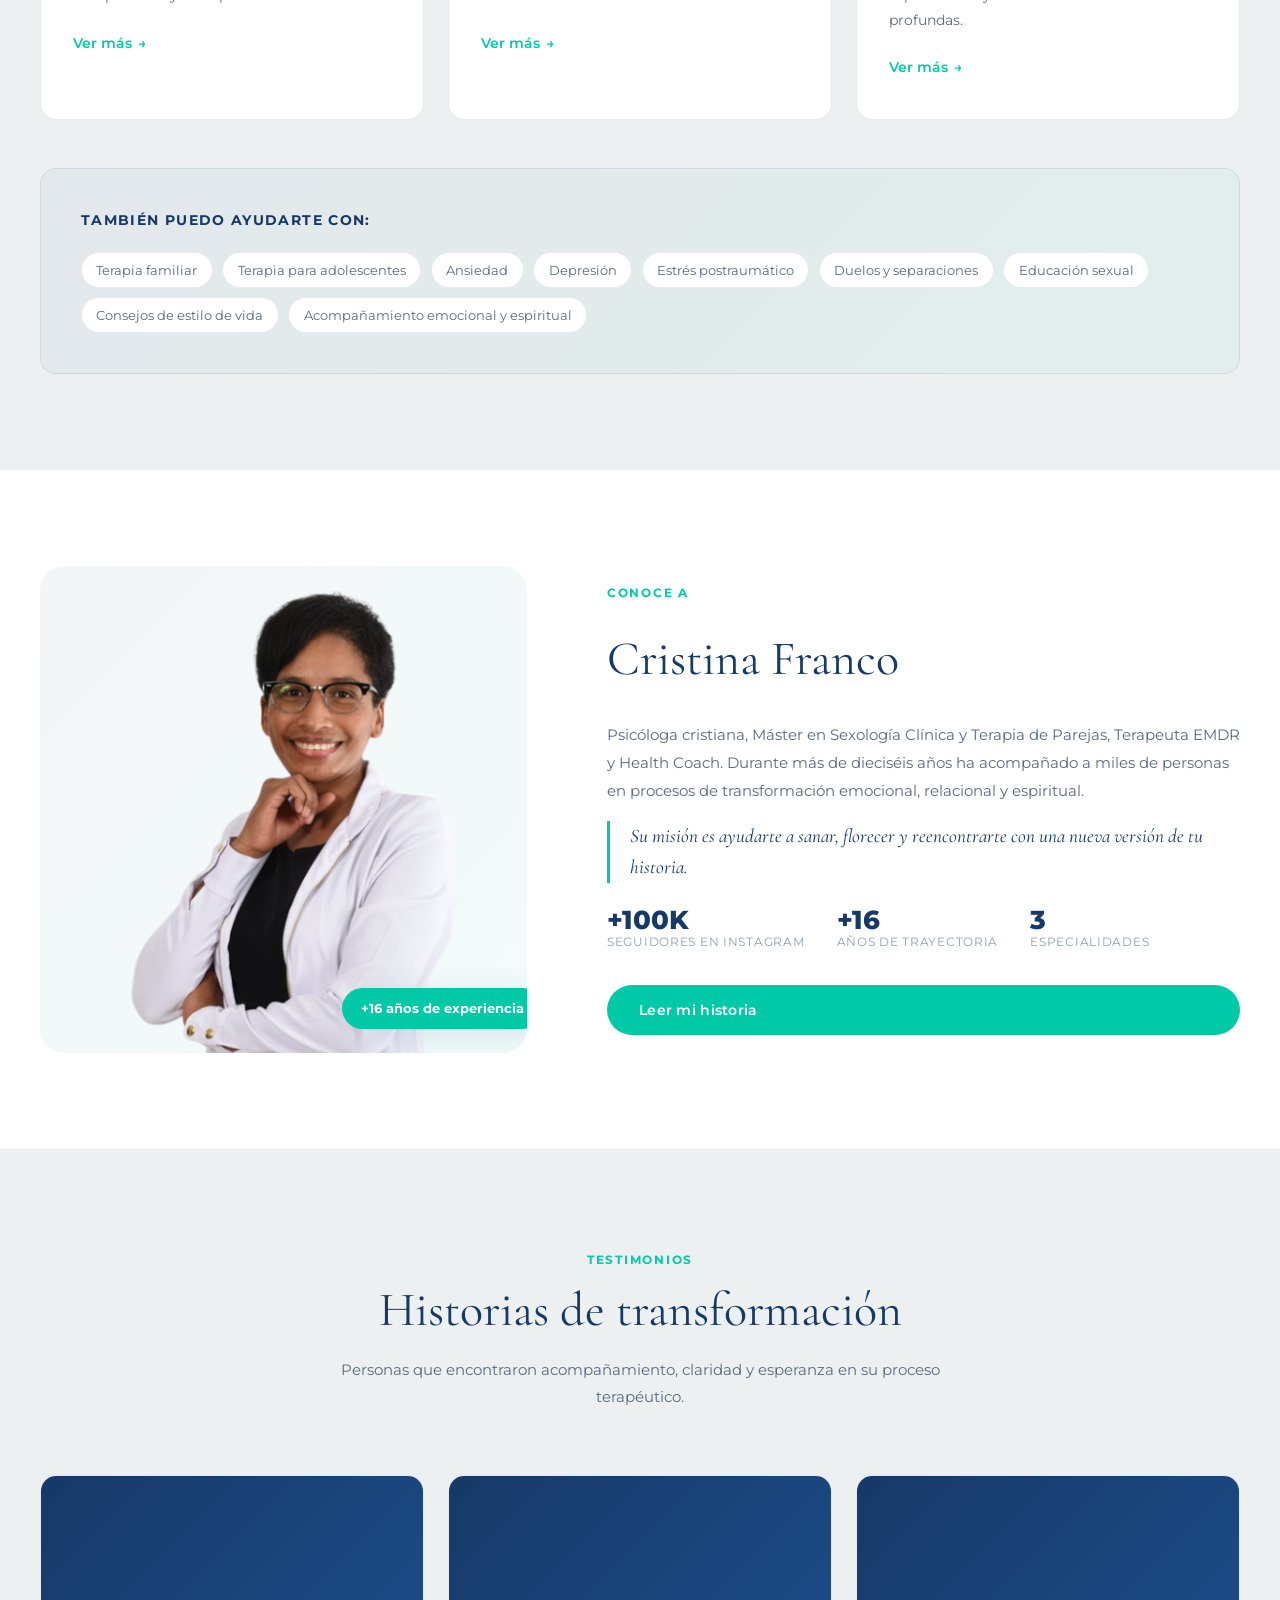
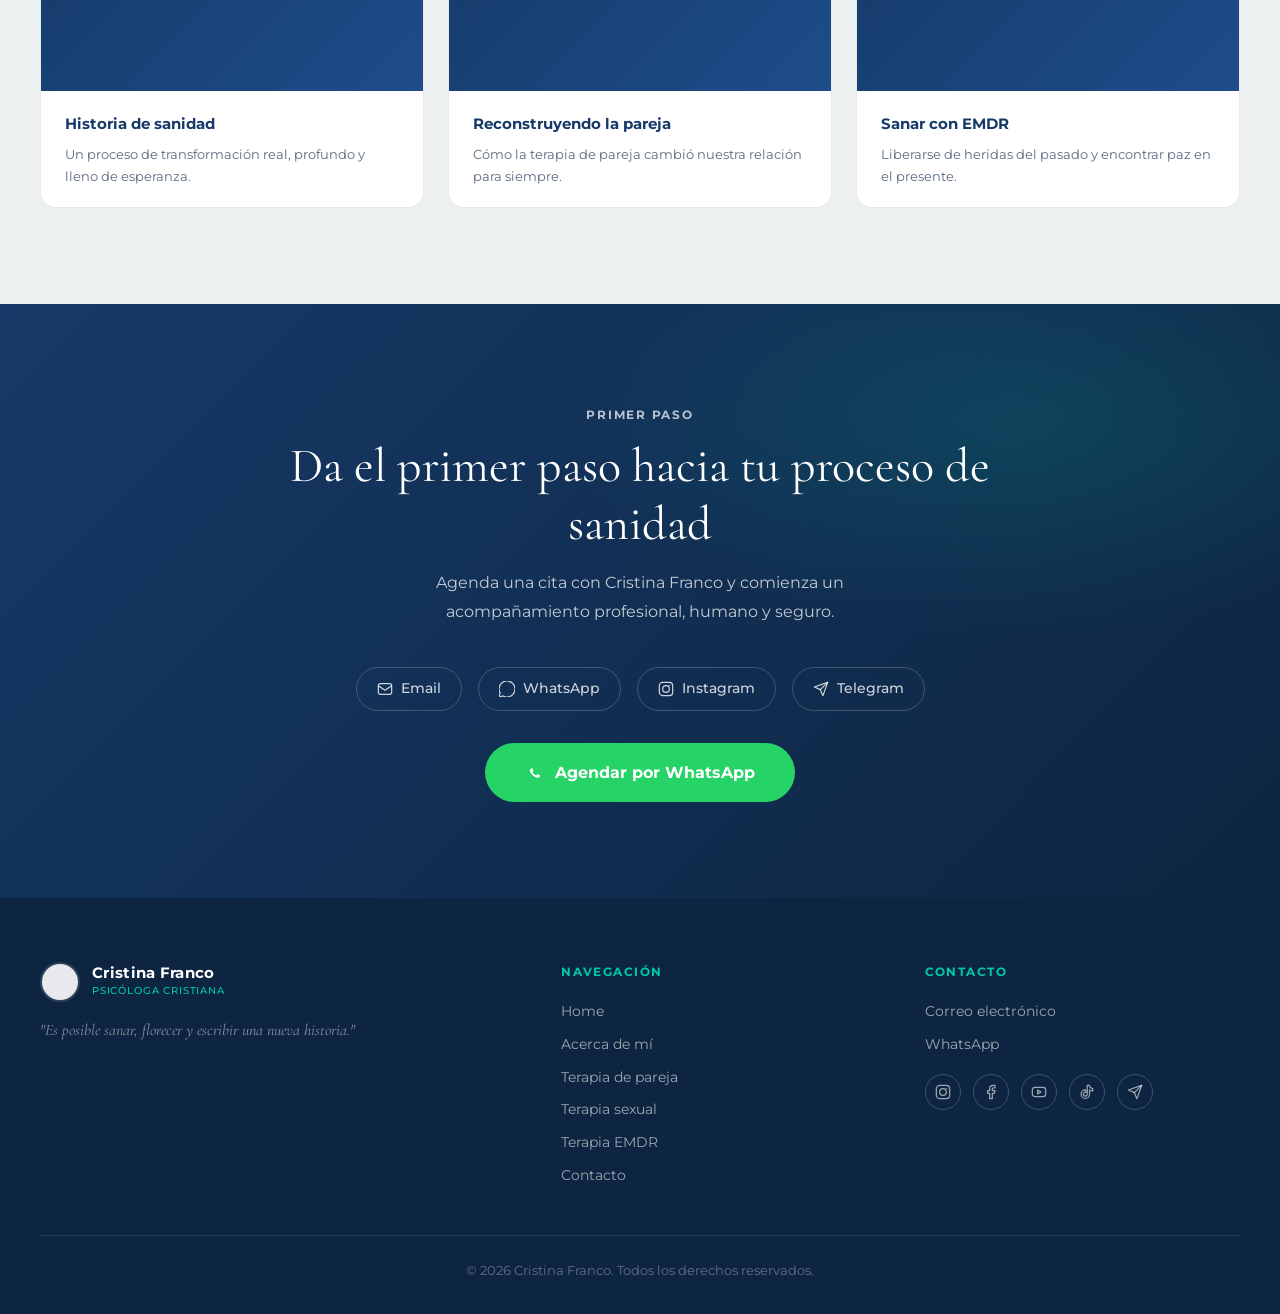
==== commit 411f499f: "Update index.html" ====
--- a/index.html
+++ b/index.html
@@ -180,7 +180,7 @@
       <div class="contact-links">
         <a href="mailto:consultordesaludfamiliar7@gmail.com" class="contact-item">
           <svg viewBox="0 0 24 24" fill="none"><rect x="2" y="4" width="20" height="16" rx="3" stroke="currentColor" stroke-width="1.8"/><path d="M2 7l10 7 10-7" stroke="currentColor" stroke-width="1.8"/></svg>
-          email
+          Email
         </a>
         <a href="https://api.whatsapp.com/send/?phone=593986975737&text=Hola%20vengo%20de%20la%20pagina%20web%20y%20quiero%20agendar%20una%20cita." class="contact-item" target="_blank">
           <svg viewBox="0 0 24 24" fill="none"><path d="M20.5 3.5A11.95 11.95 0 0012 0C5.37 0 0 5.37 0 12a11.95 11.95 0 001.67 6.06L0 24l6.12-1.61A11.94 11.94 0 0012 24c6.63 0 12-5.37 12-12 0-3.19-1.25-6.21-3.5-8.5z" stroke="currentColor" stroke-width="1.8"/></svg>
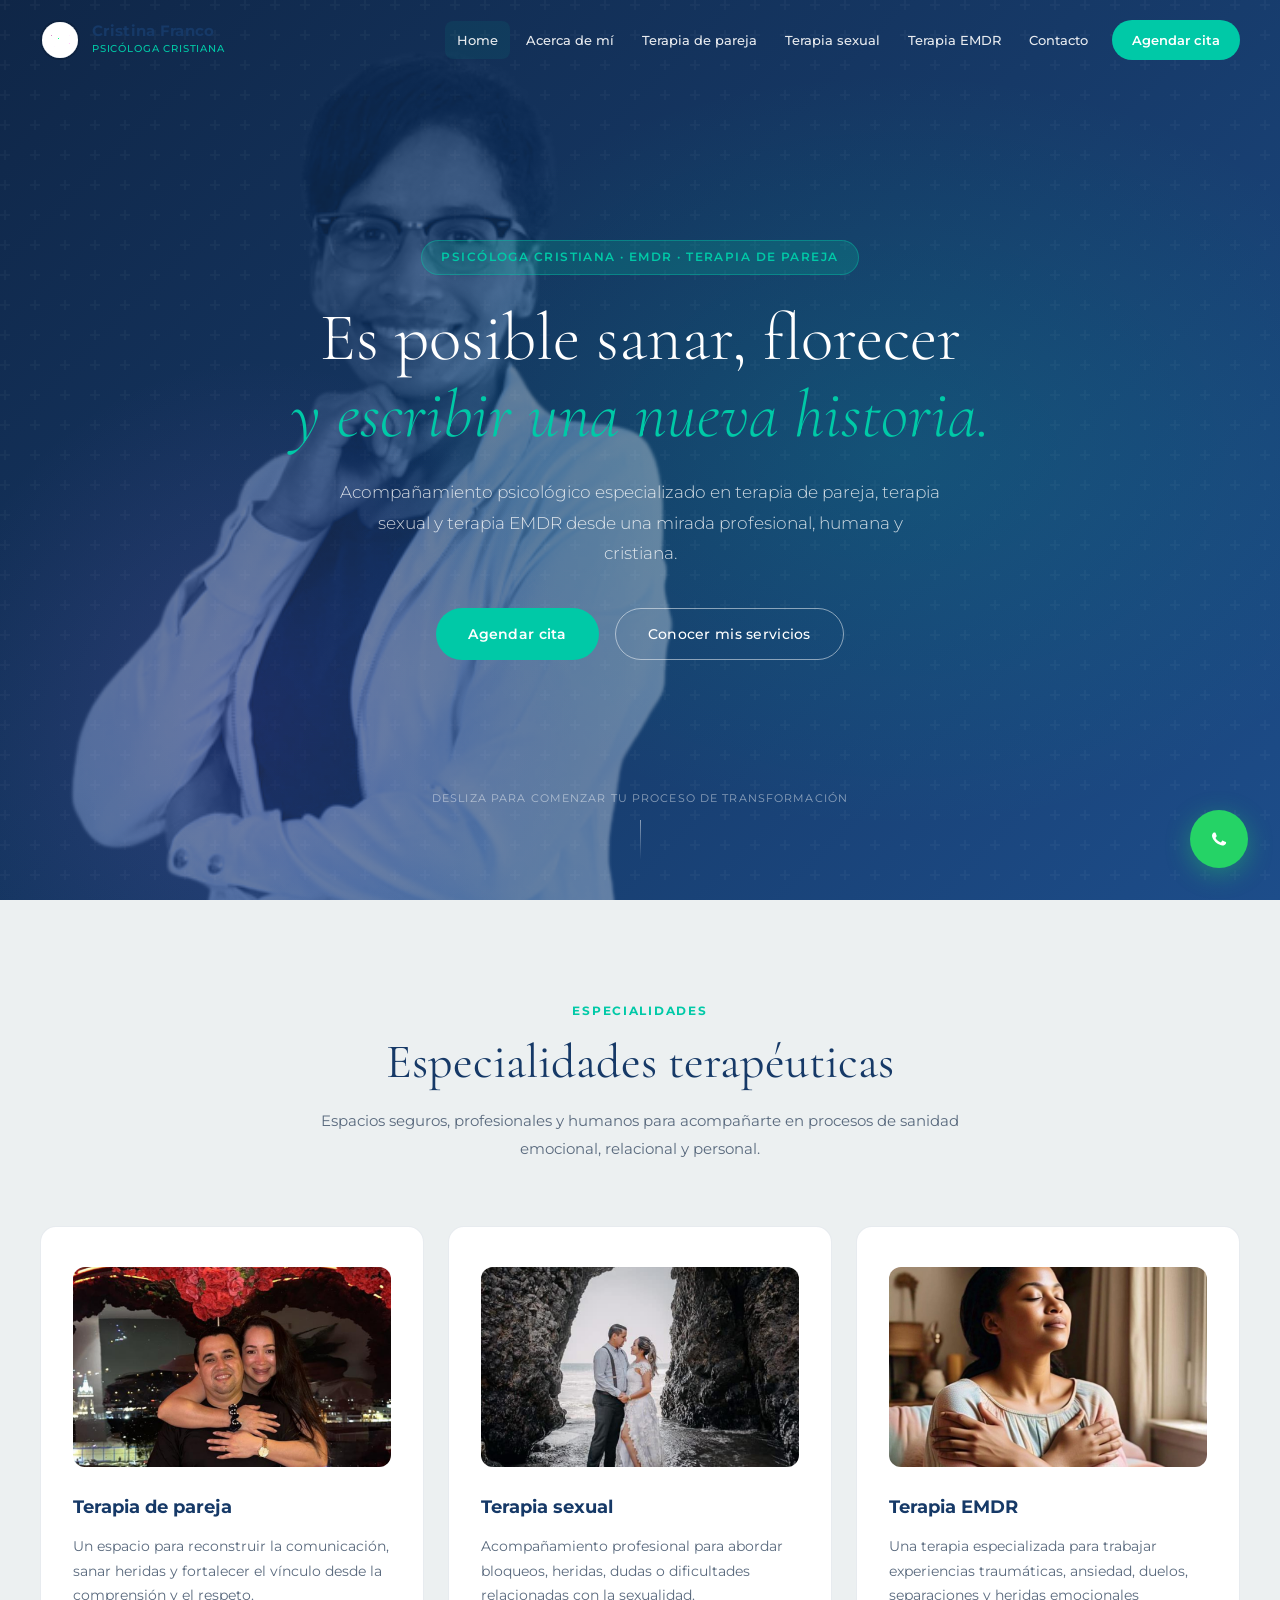
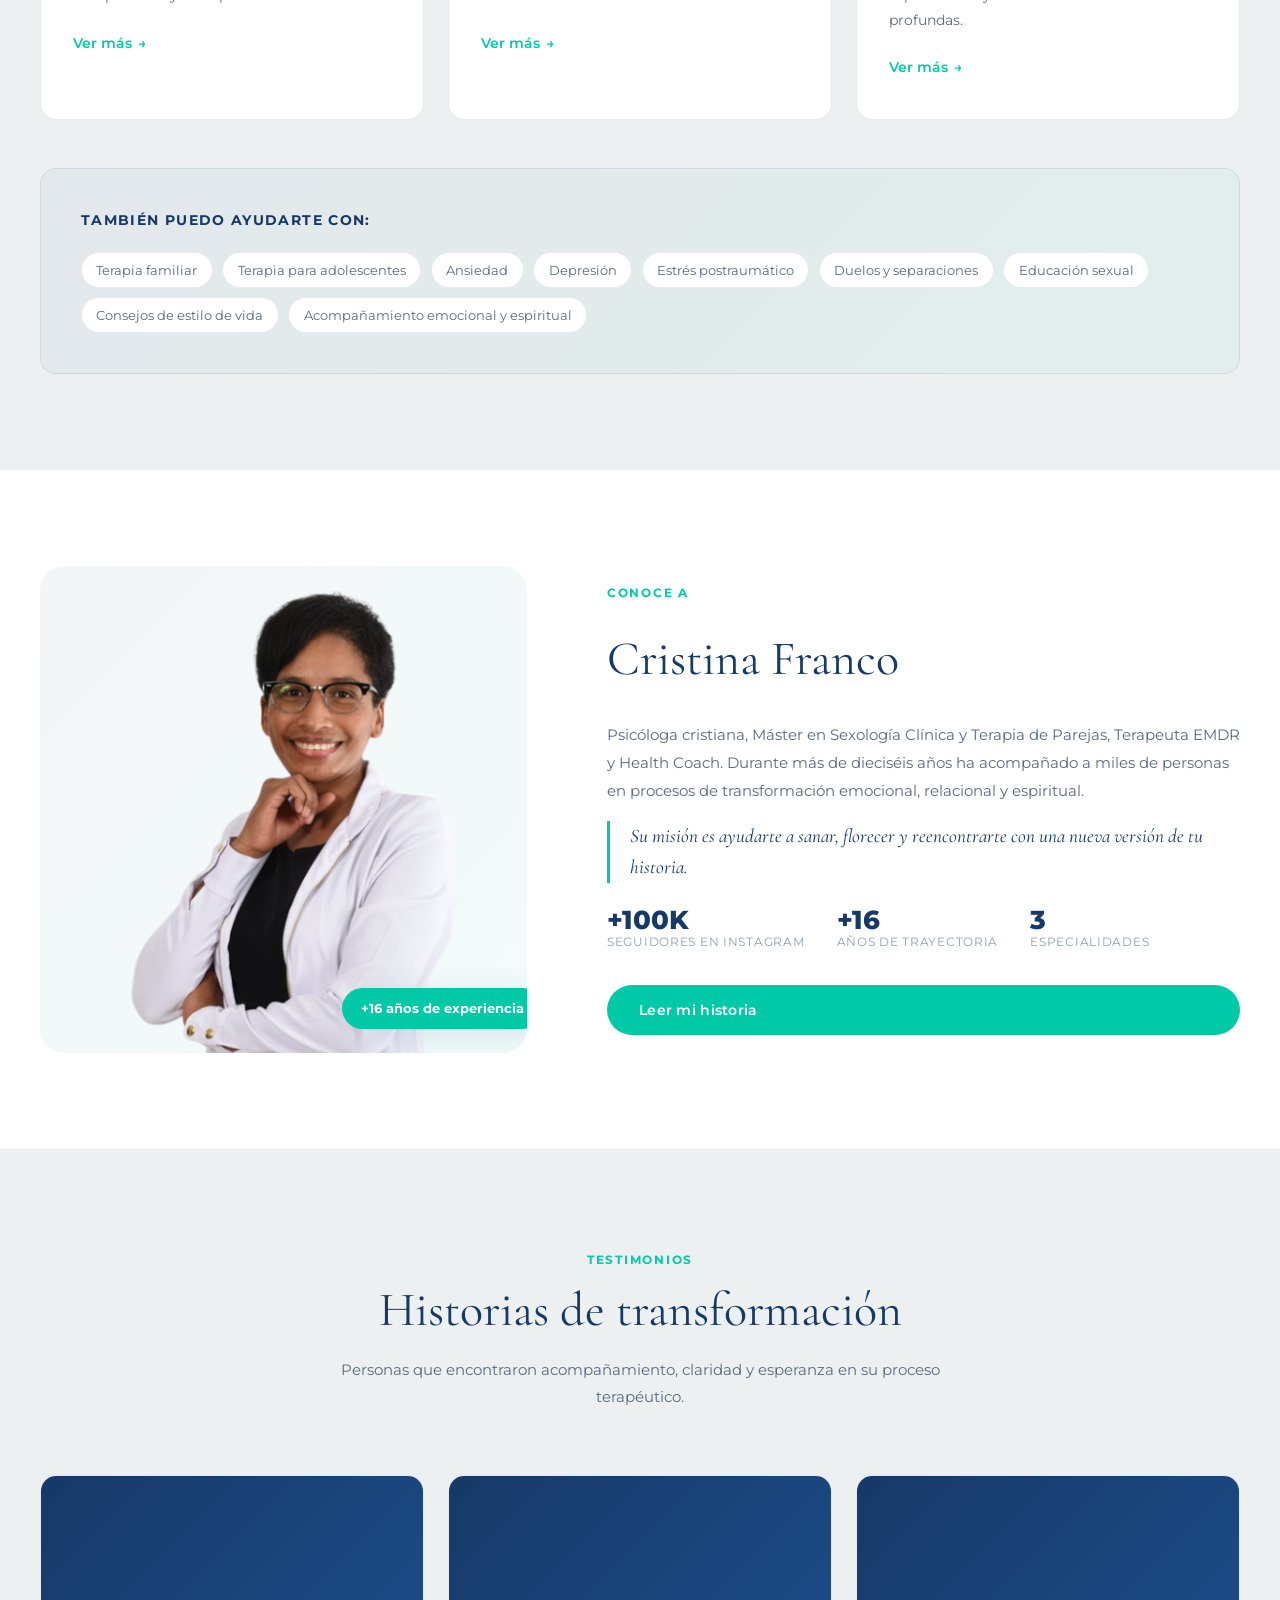
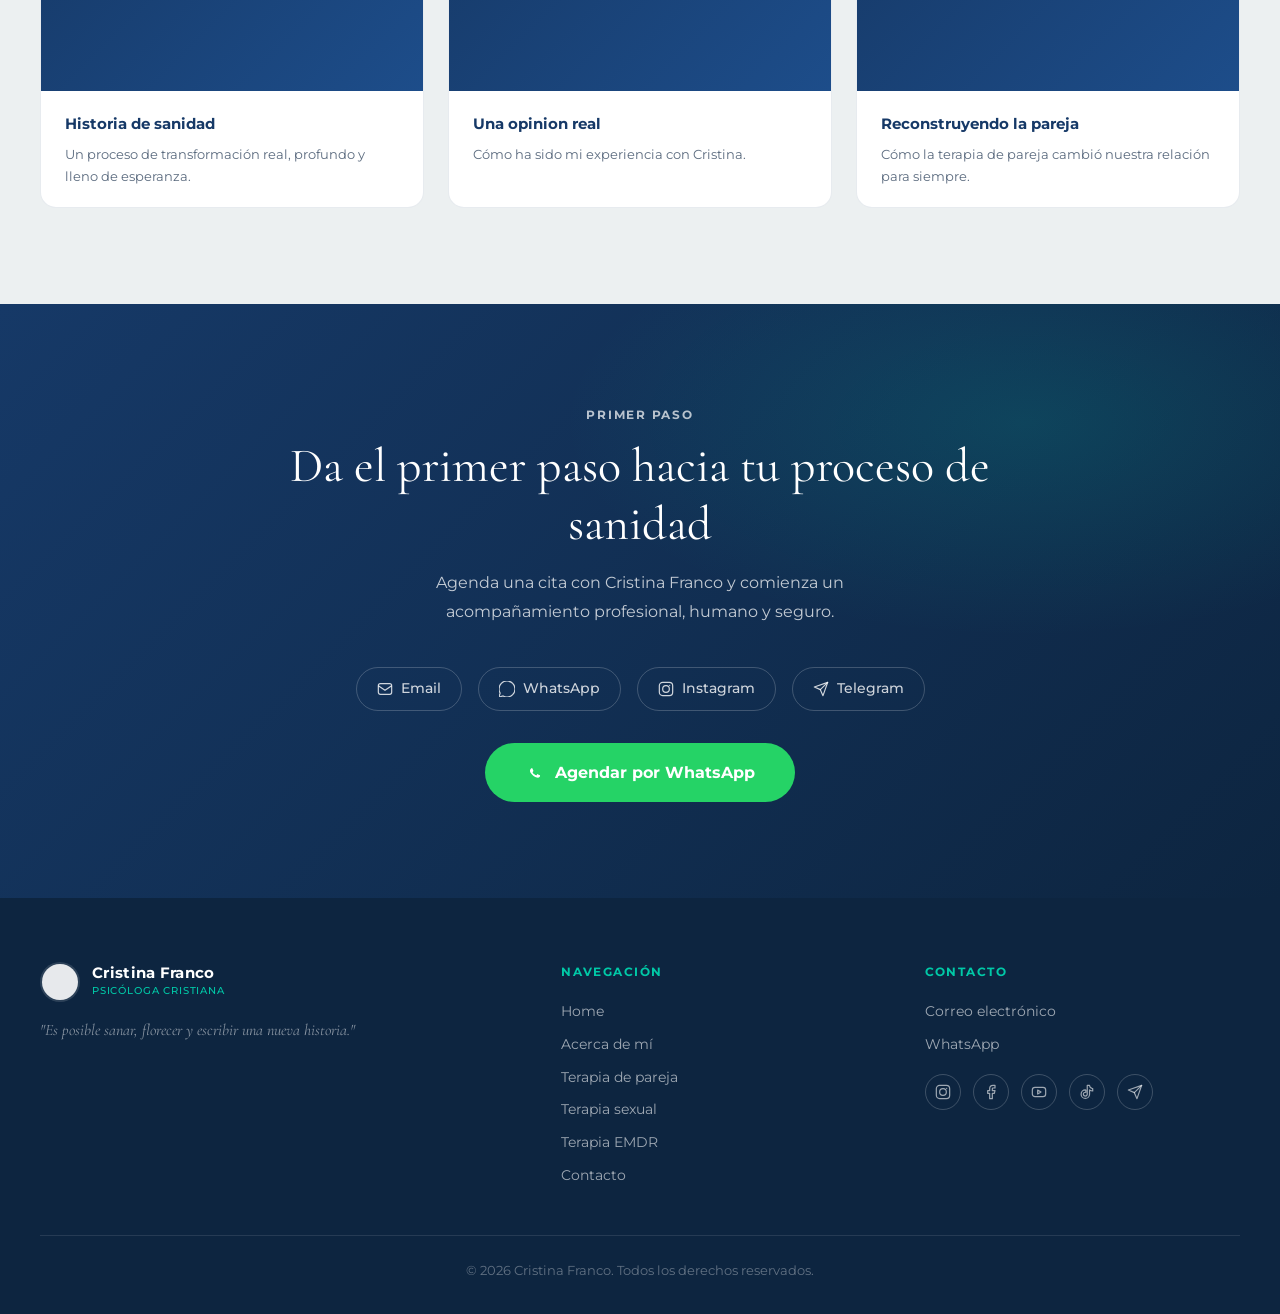
==== commit f239daf2: "Update index.html" ====
--- a/index.html
+++ b/index.html
@@ -153,8 +153,8 @@
           <iframe src="https://www.youtube.com/embed/tVvbt_k2ZFs" frameborder="0" allowfullscreen title="Testimonio 2"></iframe>
         </div>
         <div class="video-info">
-          <h4>Reconstruyendo la pareja</h4>
-          <p>Cómo la terapia de pareja cambió nuestra relación para siempre.</p>
+          <h4>Una opinion real</h4>
+          <p>Cómo ha sido mi experiencia con Cristina.</p>
         </div>
       </div>
       <div class="video-card reveal delay-3">
@@ -162,8 +162,8 @@
           <iframe src="https://www.youtube.com/embed/4Ptkm4jHZpw" frameborder="0" allowfullscreen title="Testimonio 3"></iframe>
         </div>
         <div class="video-info">
-          <h4>Sanar con EMDR</h4>
-          <p>Liberarse de heridas del pasado y encontrar paz en el presente.</p>
+          <h4>Reconstruyendo la pareja</h4>
+          <p>Cómo la terapia de pareja cambió nuestra relación para siempre.</p>
         </div>
       </div>
     </div>
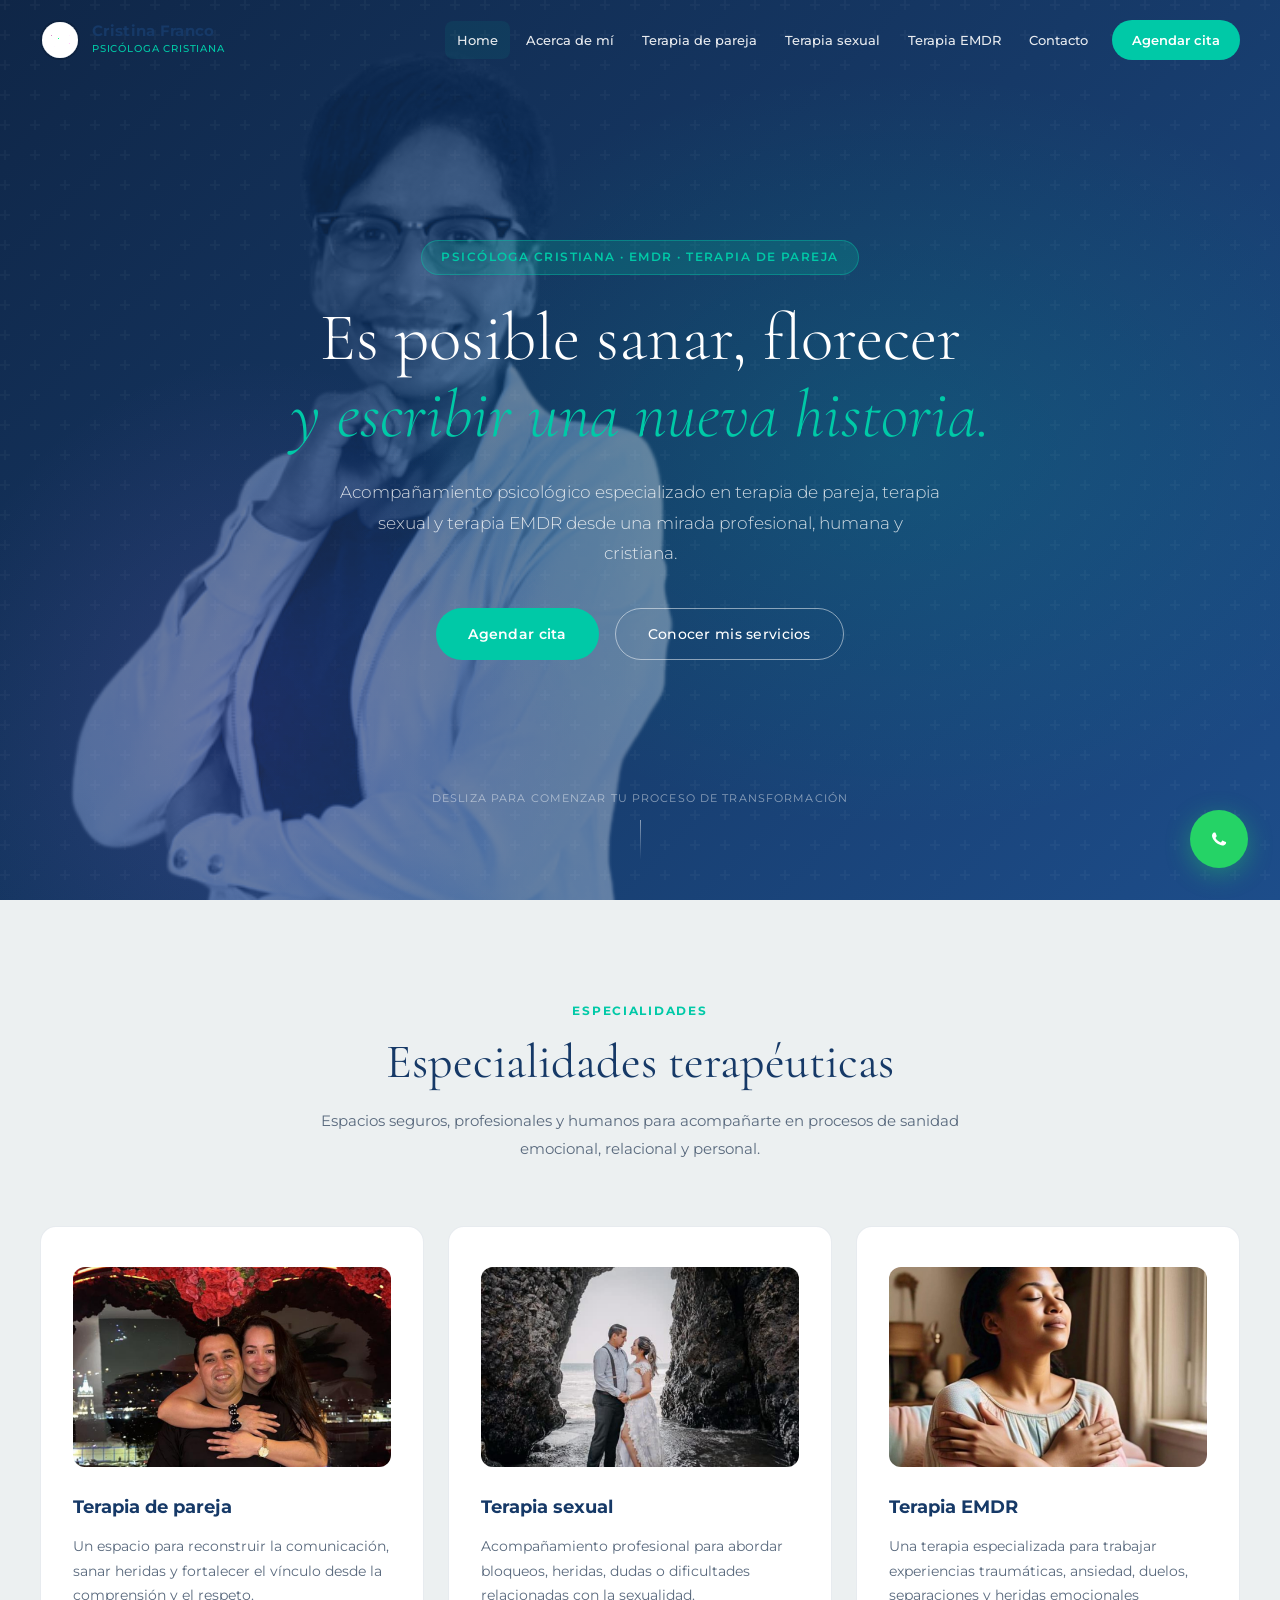
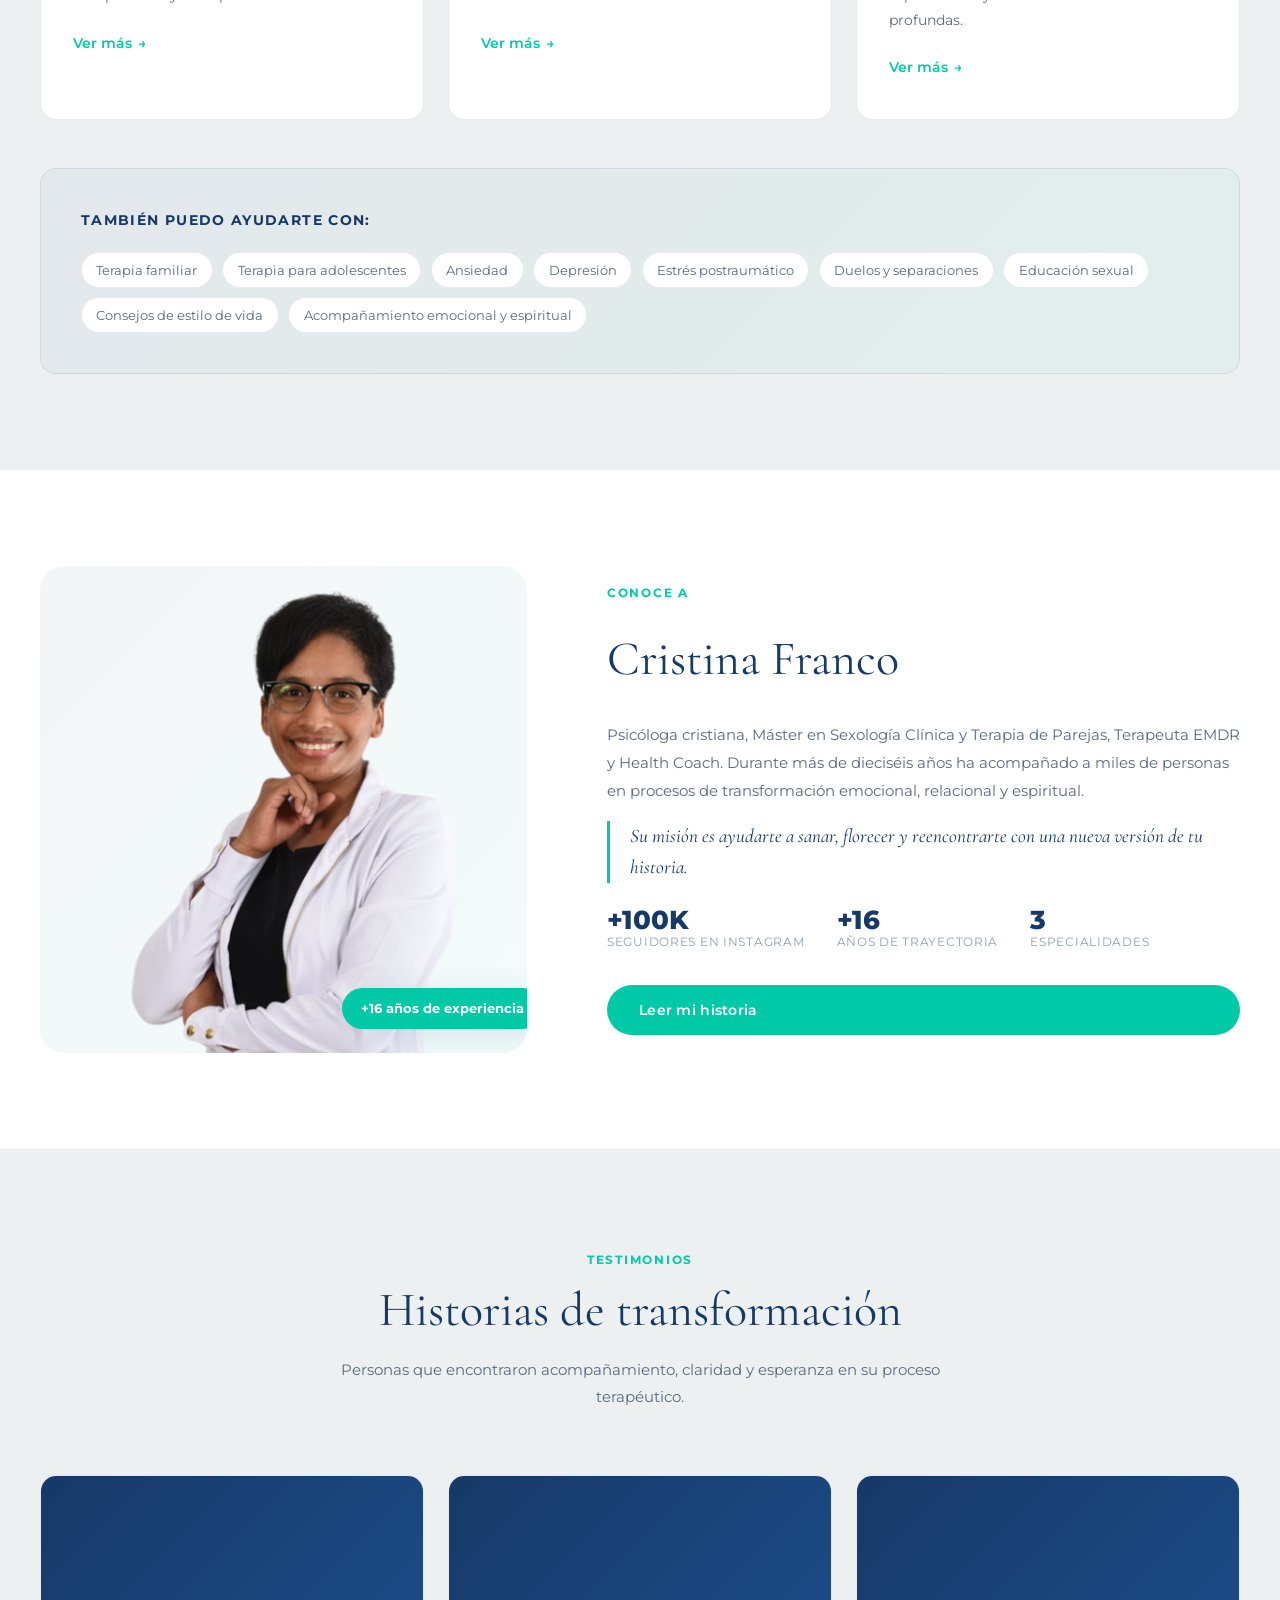
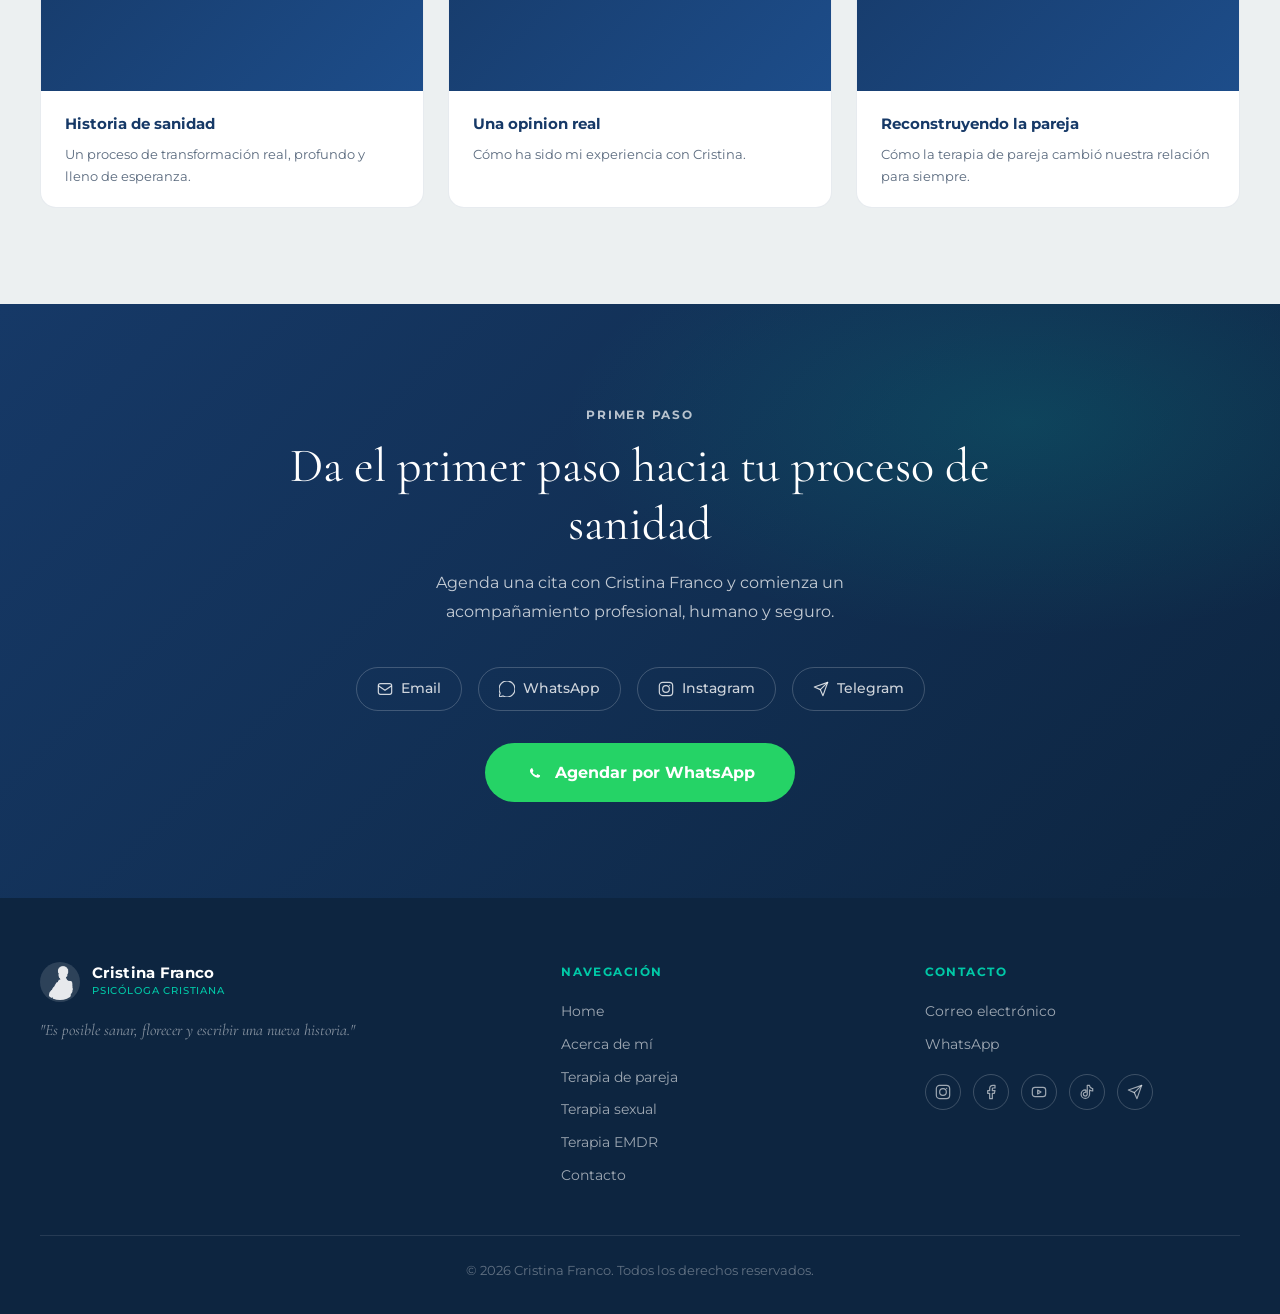
==== commit bfcd1679: "Update index.html" ====
--- a/index.html
+++ b/index.html
@@ -209,7 +209,7 @@
     <div class="footer-grid">
       <div class="footer-brand">
         <a href="index.html" class="logo logo-light">
-          <img src="favicon.png" alt="Logo Cristina Franco" class="logo-img logo-img-light" />
+          <img src="cristina-hero.png" alt="Logo Cristina Franco" class="logo-img logo-img-light" />
           <div class="logo-text"><span class="logo-name">Cristina Franco</span><span class="logo-title">Psicóloga Cristiana</span></div>
         </a>
         <p class="footer-tagline">"Es posible sanar, florecer y escribir una nueva historia."</p>
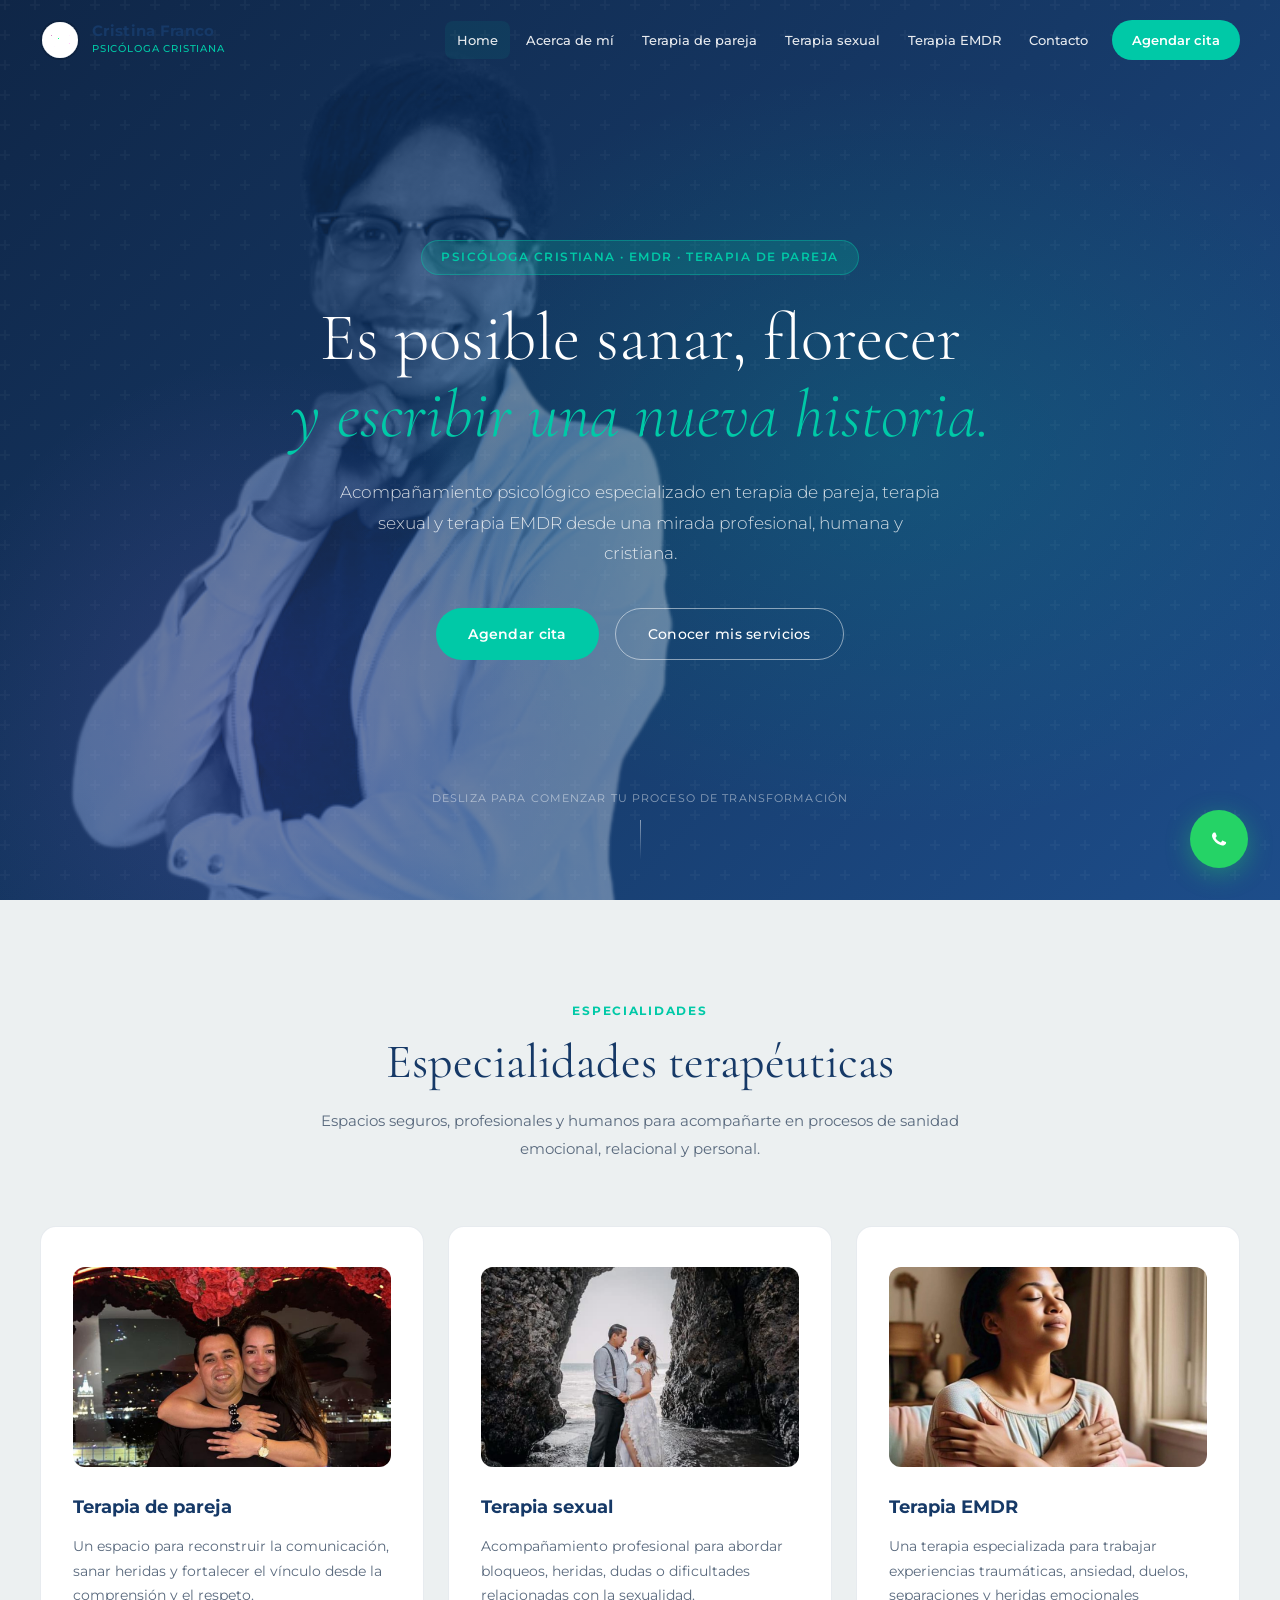
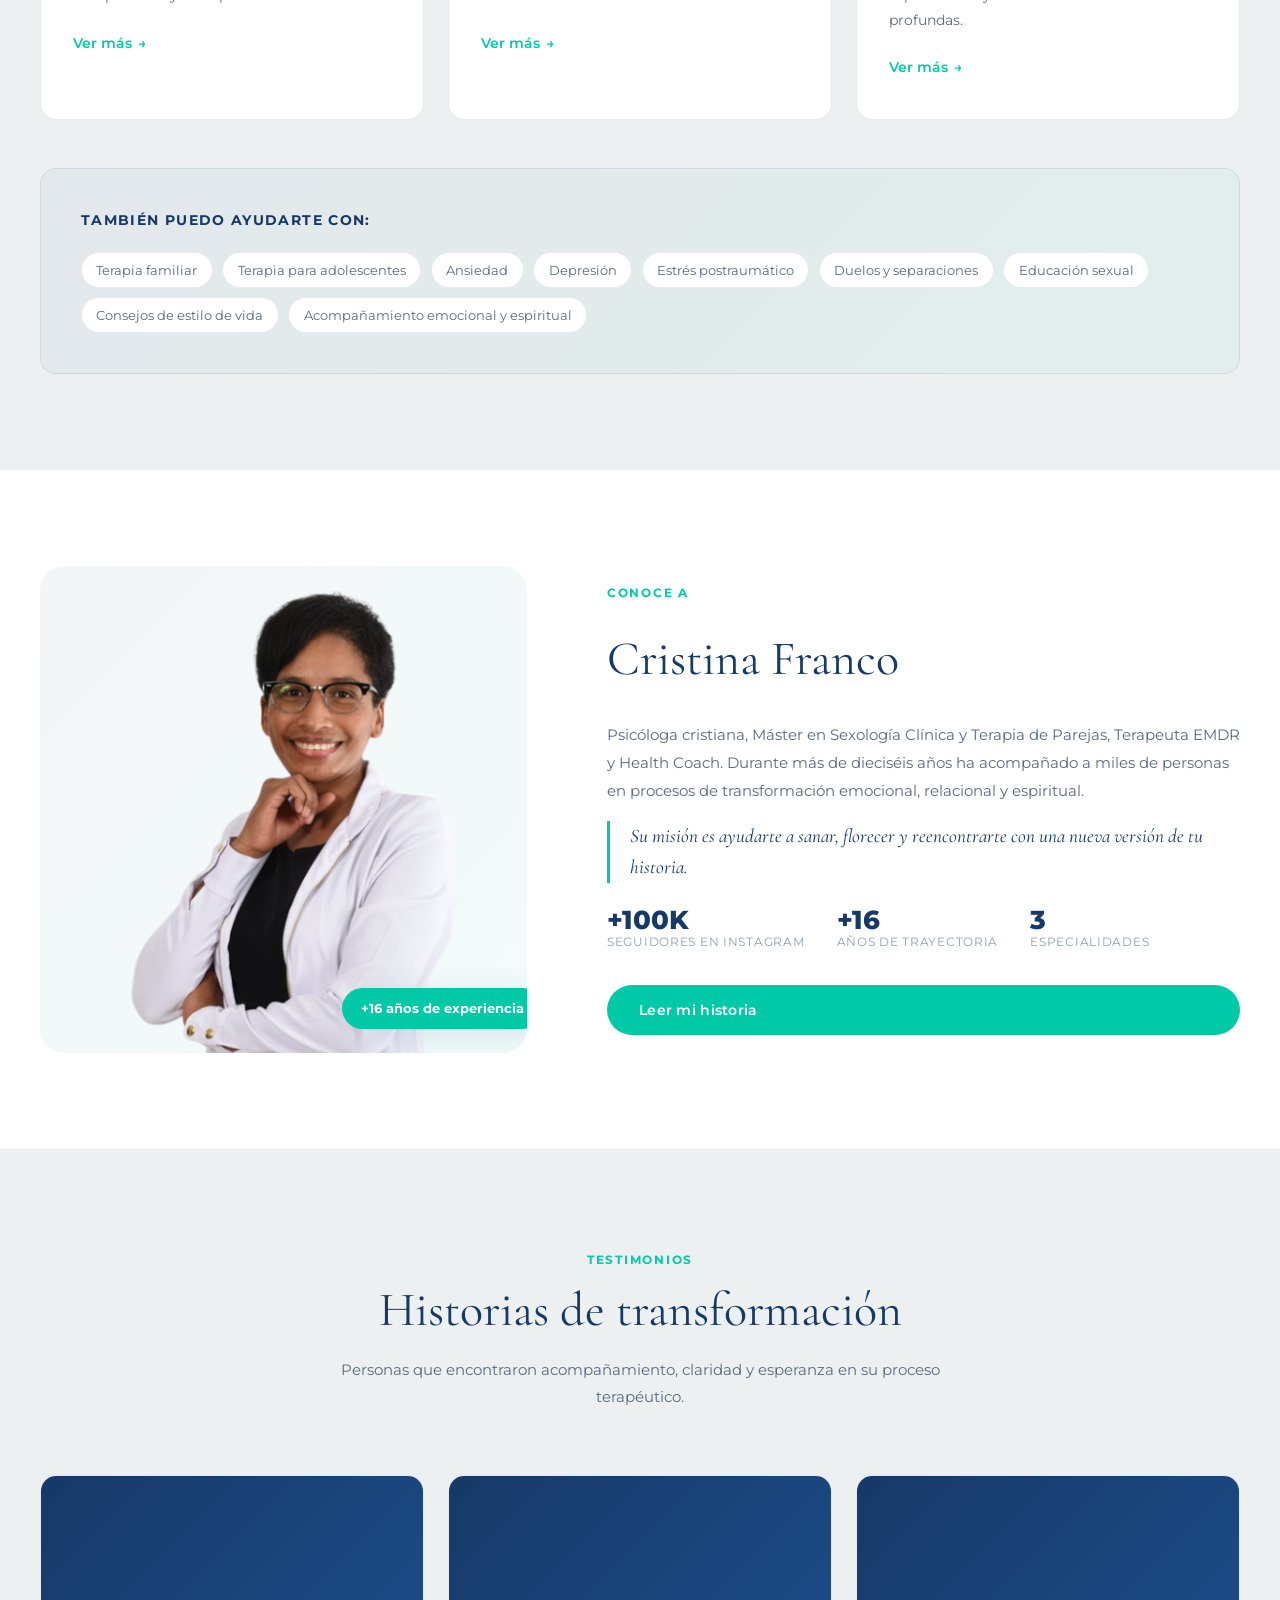
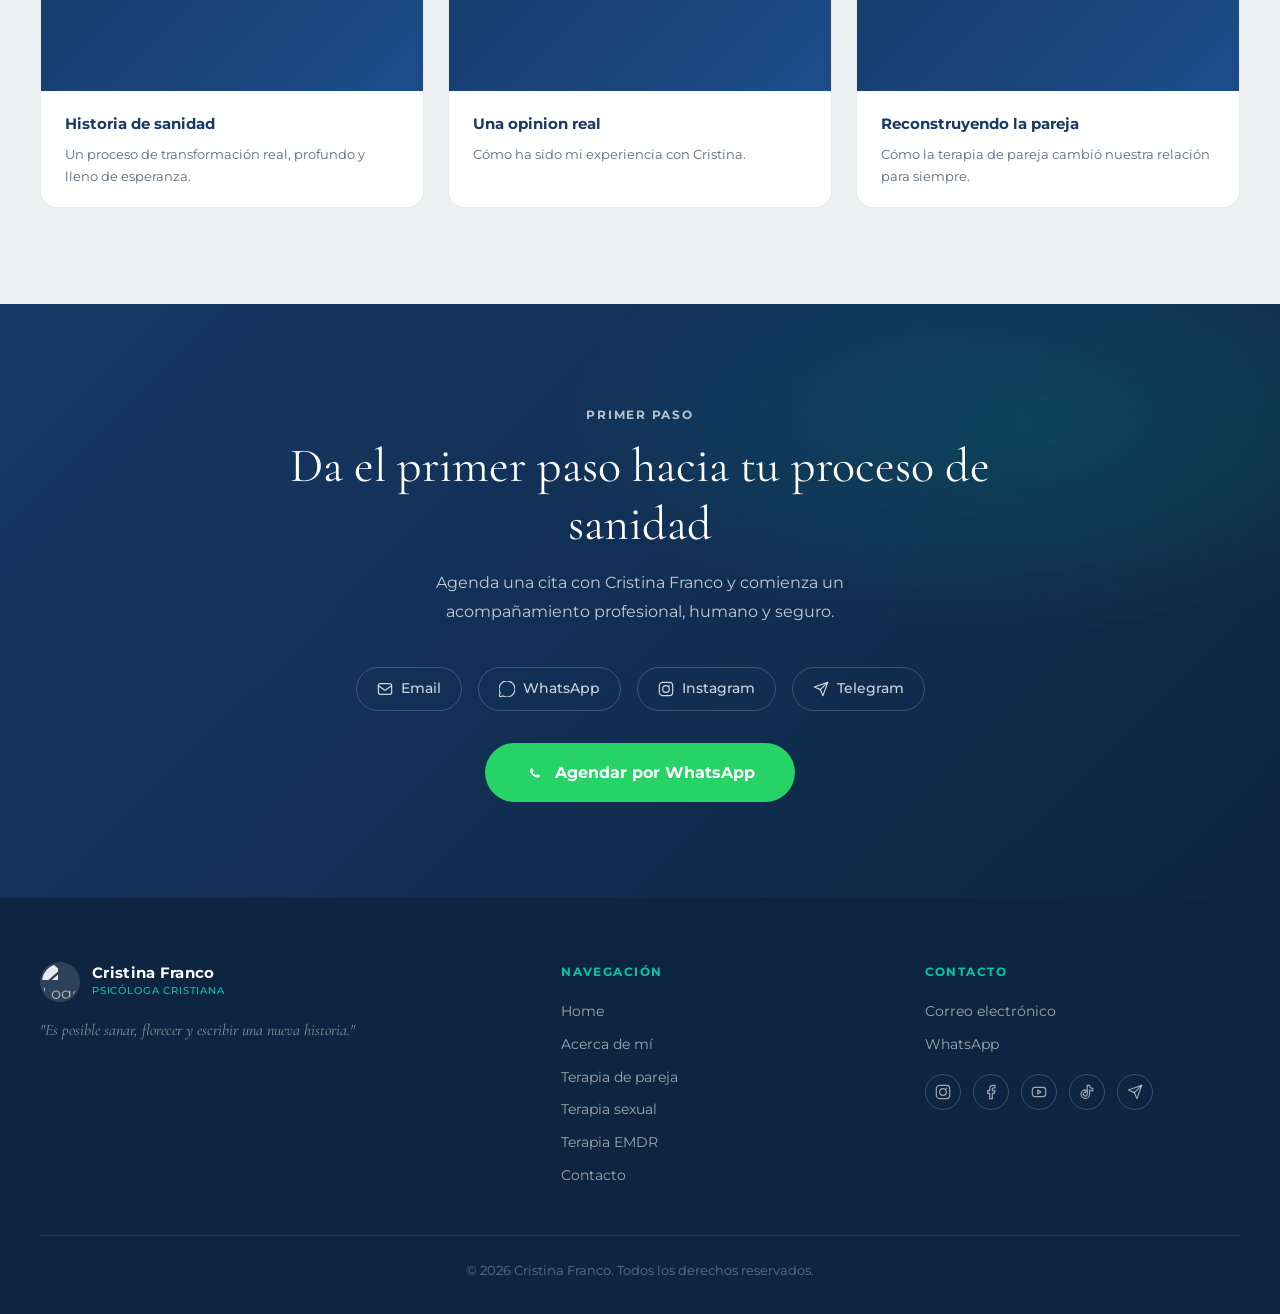
==== commit 9284ae0a: "Update index.html" ====
--- a/index.html
+++ b/index.html
@@ -209,7 +209,7 @@
     <div class="footer-grid">
       <div class="footer-brand">
         <a href="index.html" class="logo logo-light">
-          <img src="cristina-hero.png" alt="Logo Cristina Franco" class="logo-img logo-img-light" />
+          <img src="2favicon.png" alt="Logo Cristina Franco" class="logo-img logo-img-light" />
           <div class="logo-text"><span class="logo-name">Cristina Franco</span><span class="logo-title">Psicóloga Cristiana</span></div>
         </a>
         <p class="footer-tagline">"Es posible sanar, florecer y escribir una nueva historia."</p>
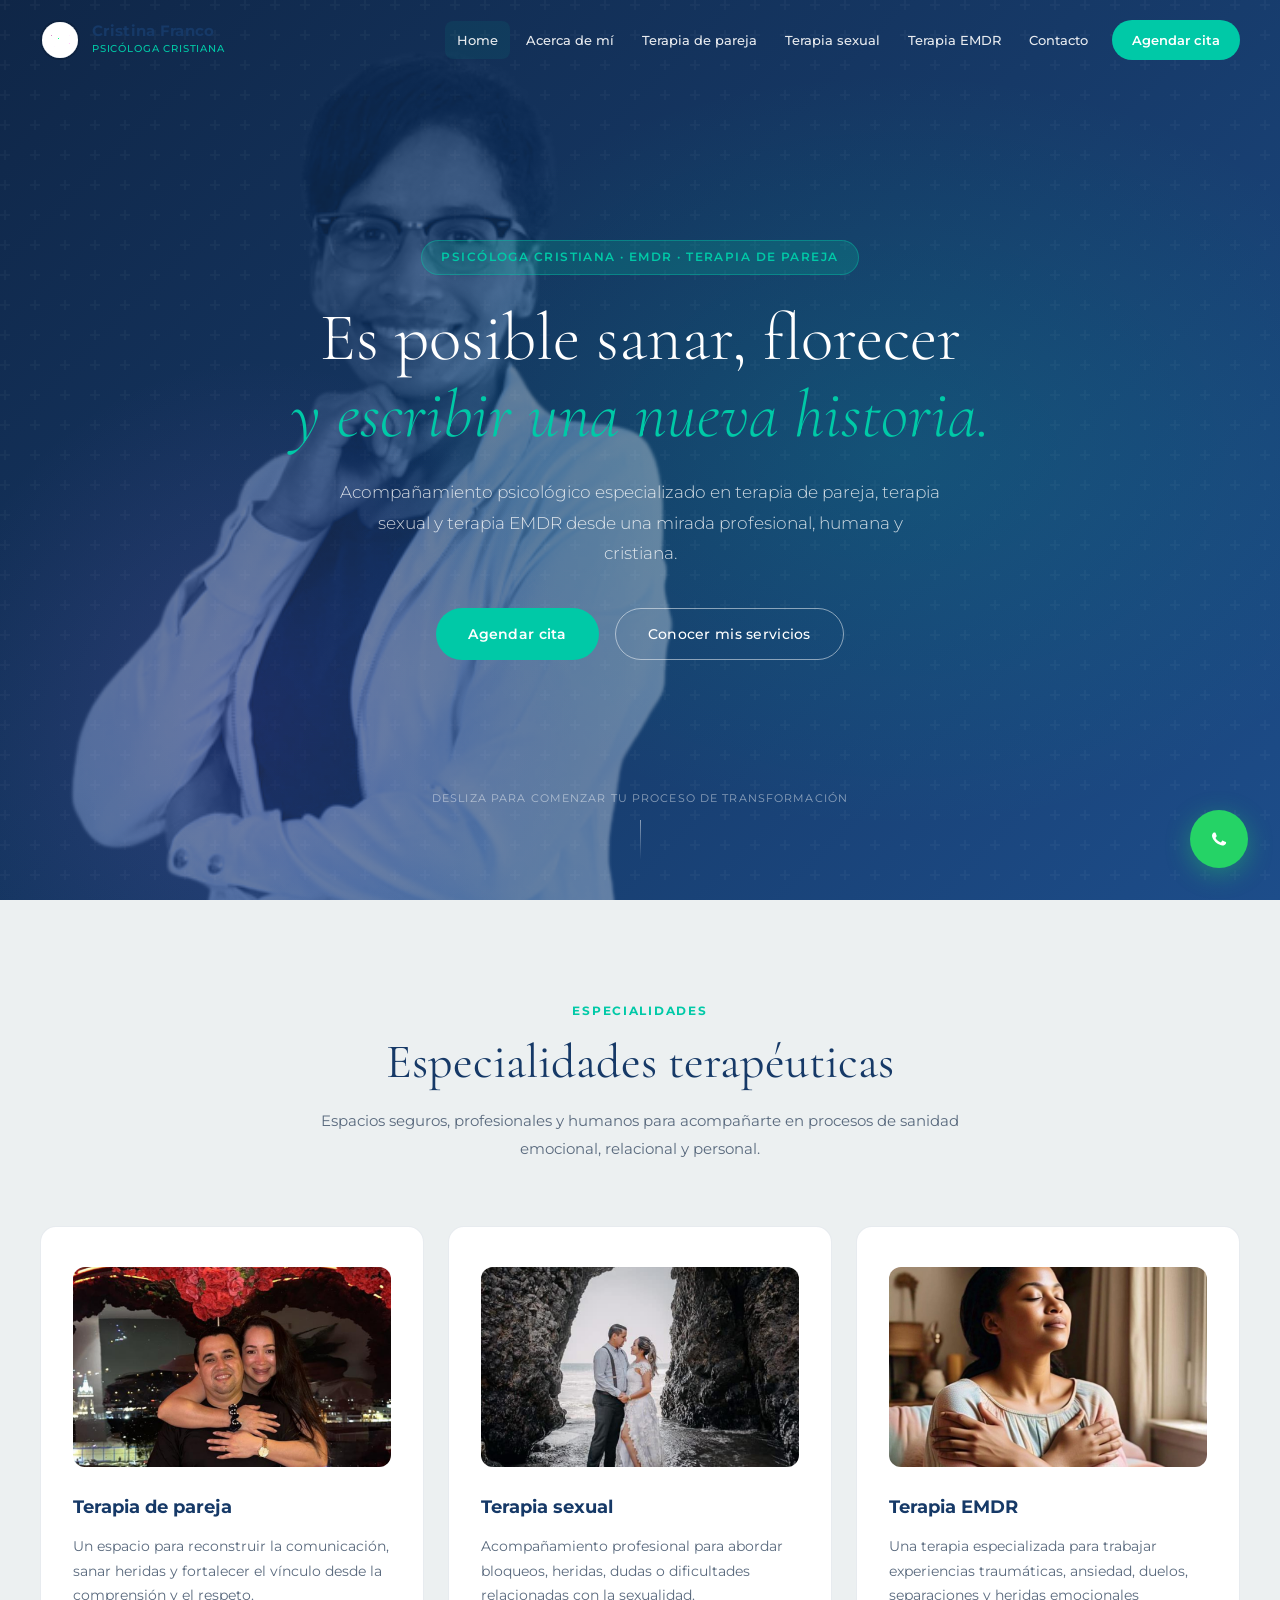
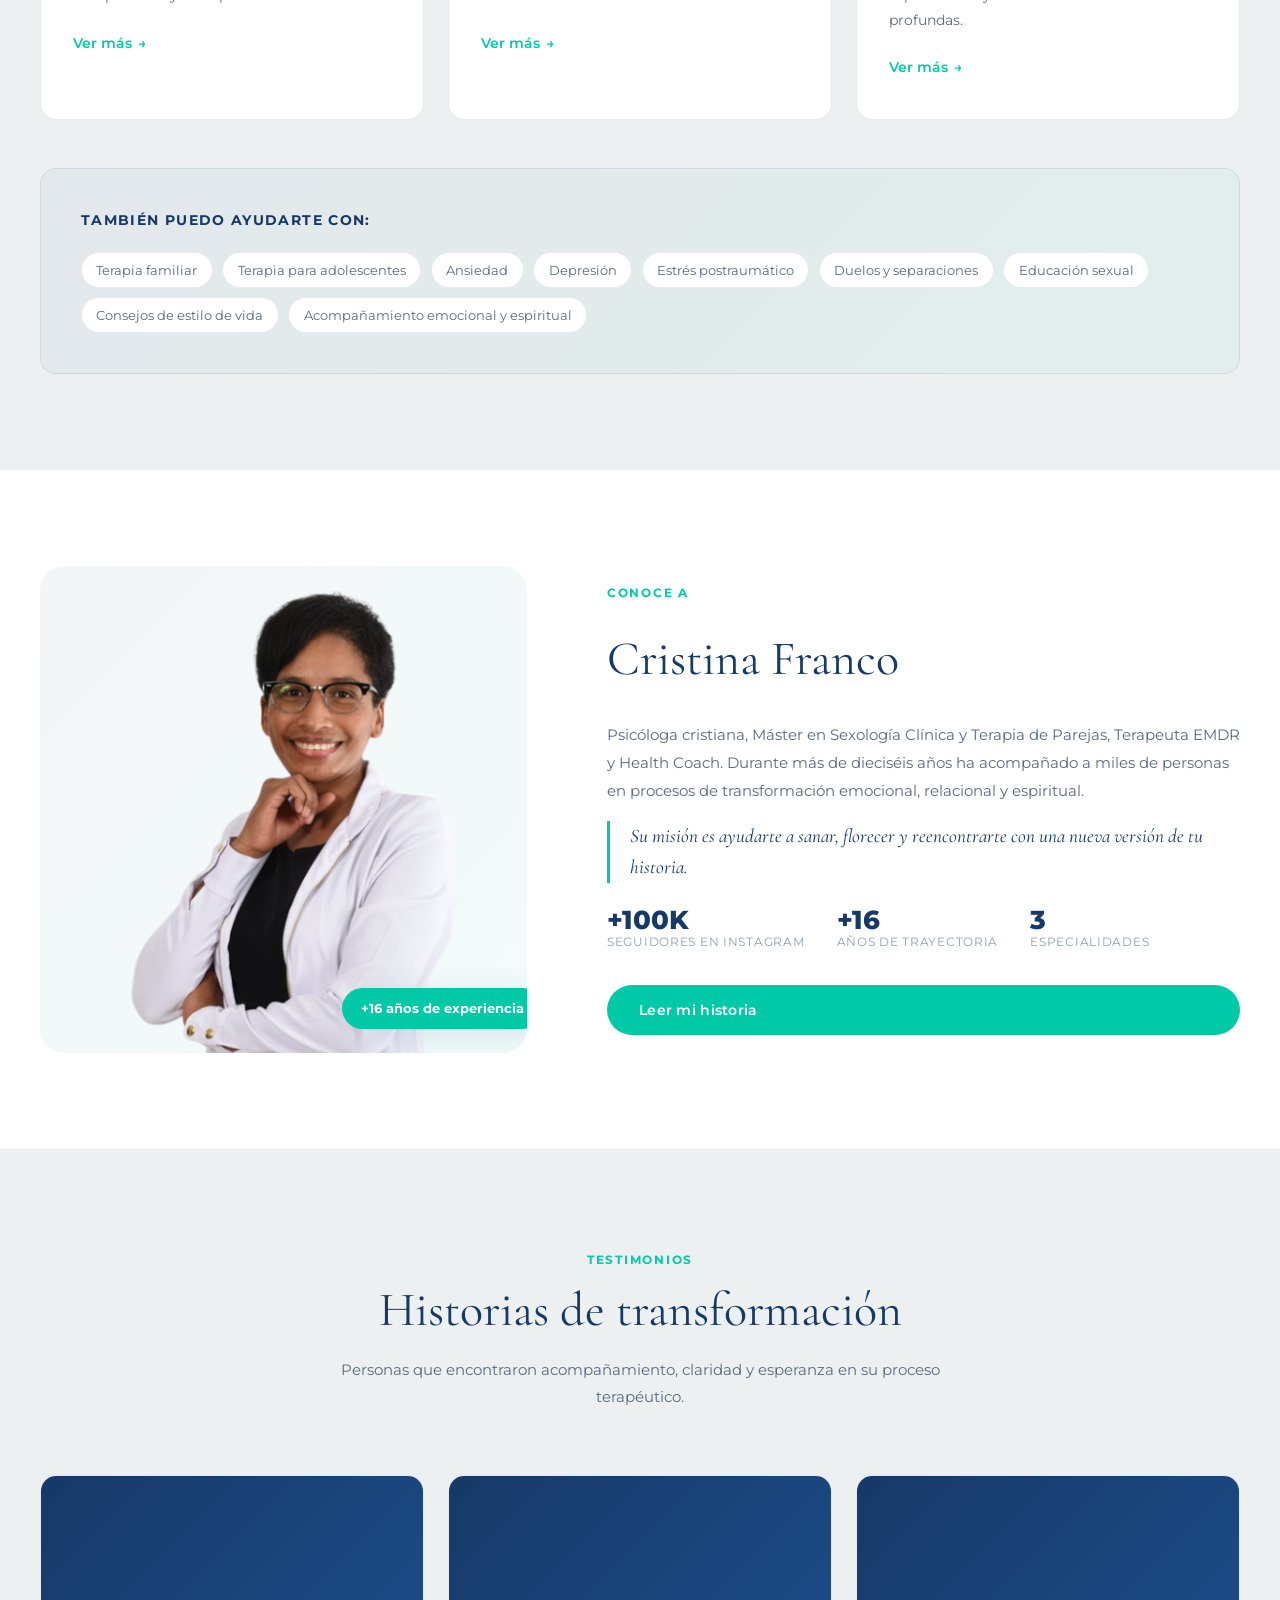
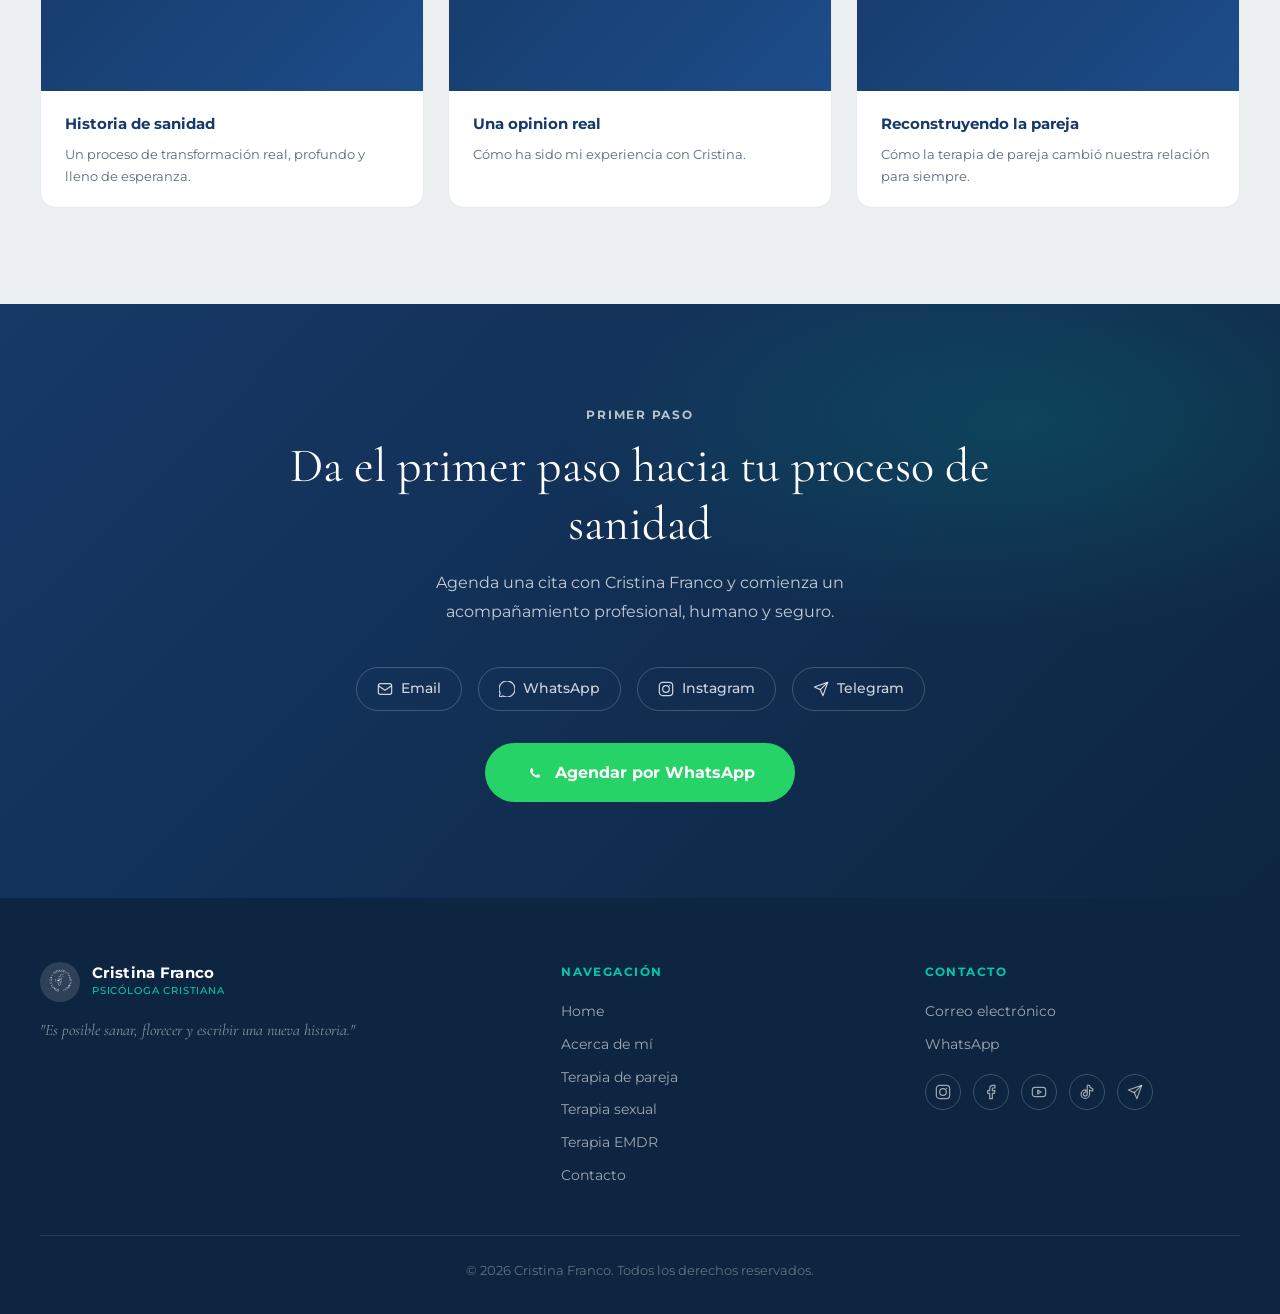
==== commit 50606dc2: "Update index.html" ====
--- a/index.html
+++ b/index.html
@@ -209,7 +209,7 @@
     <div class="footer-grid">
       <div class="footer-brand">
         <a href="index.html" class="logo logo-light">
-          <img src="2favicon.png" alt="Logo Cristina Franco" class="logo-img logo-img-light" />
+          <img src="7.png" alt="Logo Cristina Franco" class="logo-img logo-img-light" />
           <div class="logo-text"><span class="logo-name">Cristina Franco</span><span class="logo-title">Psicóloga Cristiana</span></div>
         </a>
         <p class="footer-tagline">"Es posible sanar, florecer y escribir una nueva historia."</p>
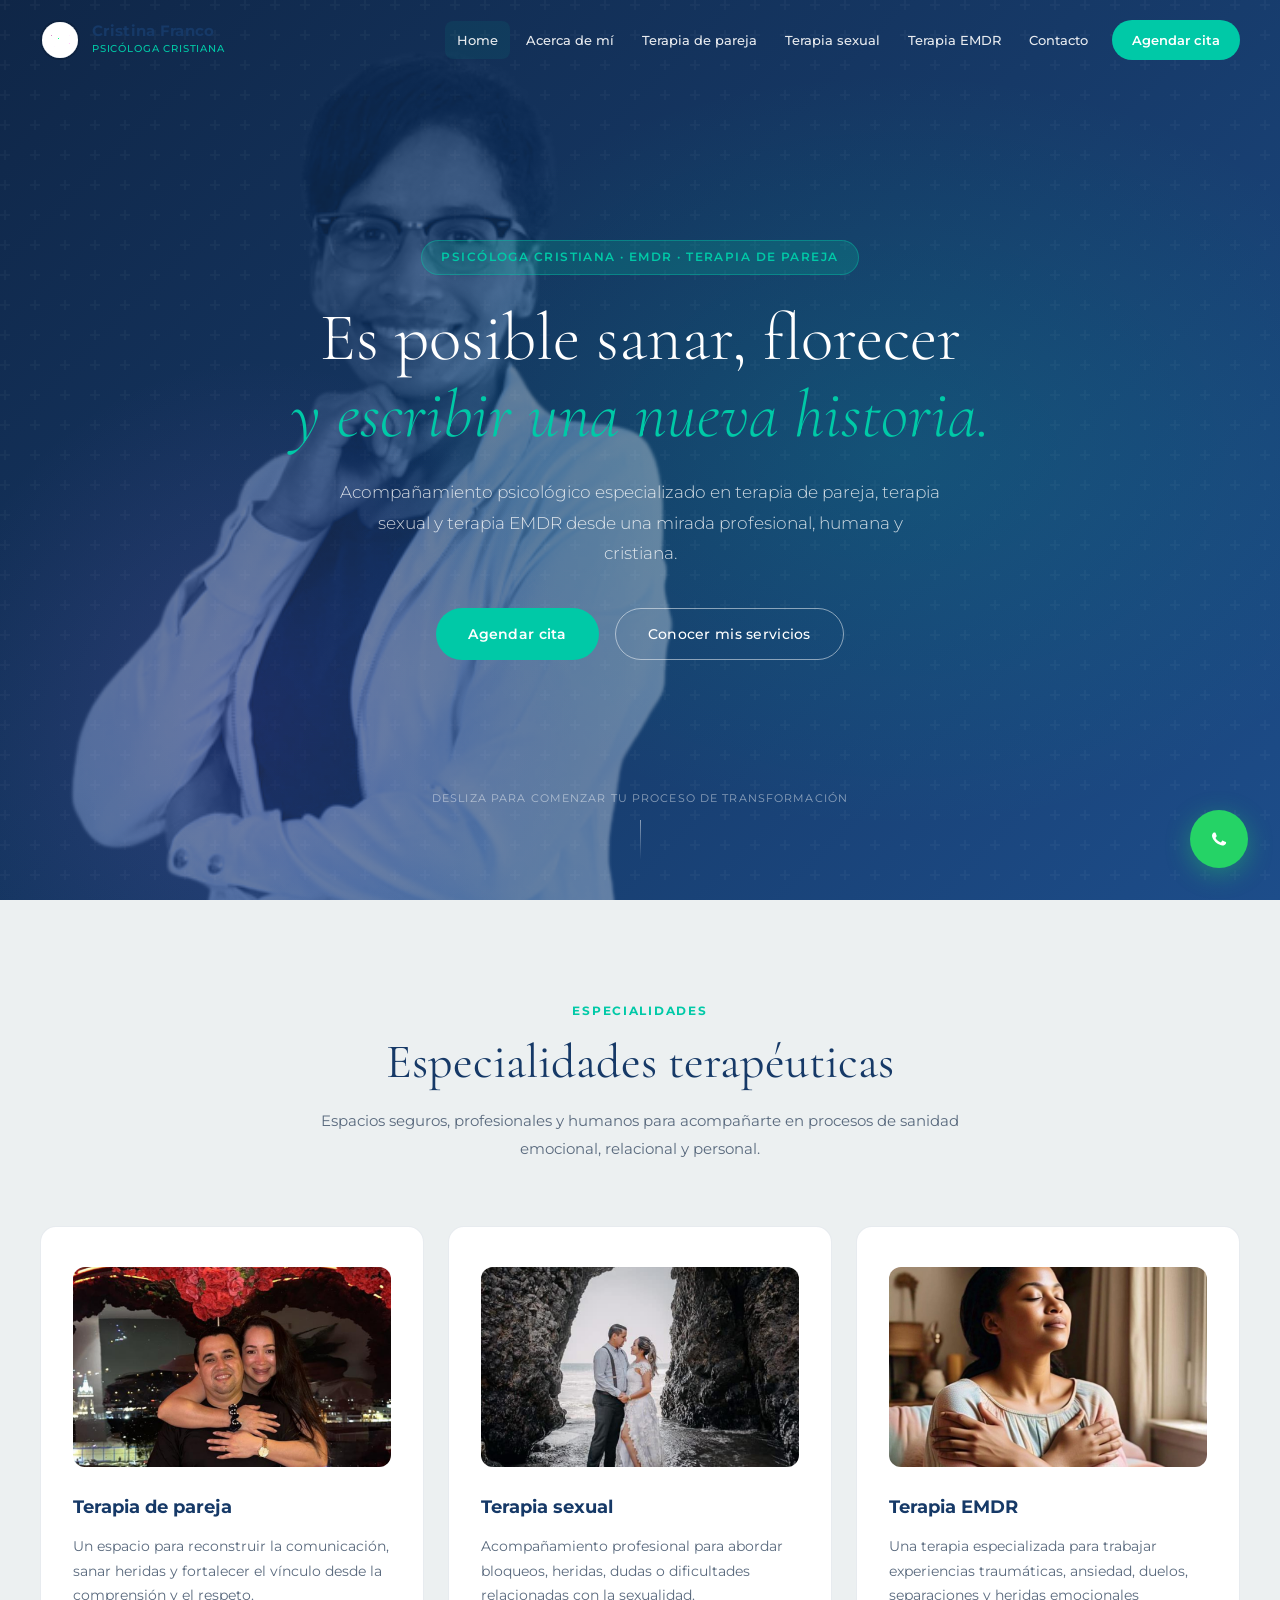
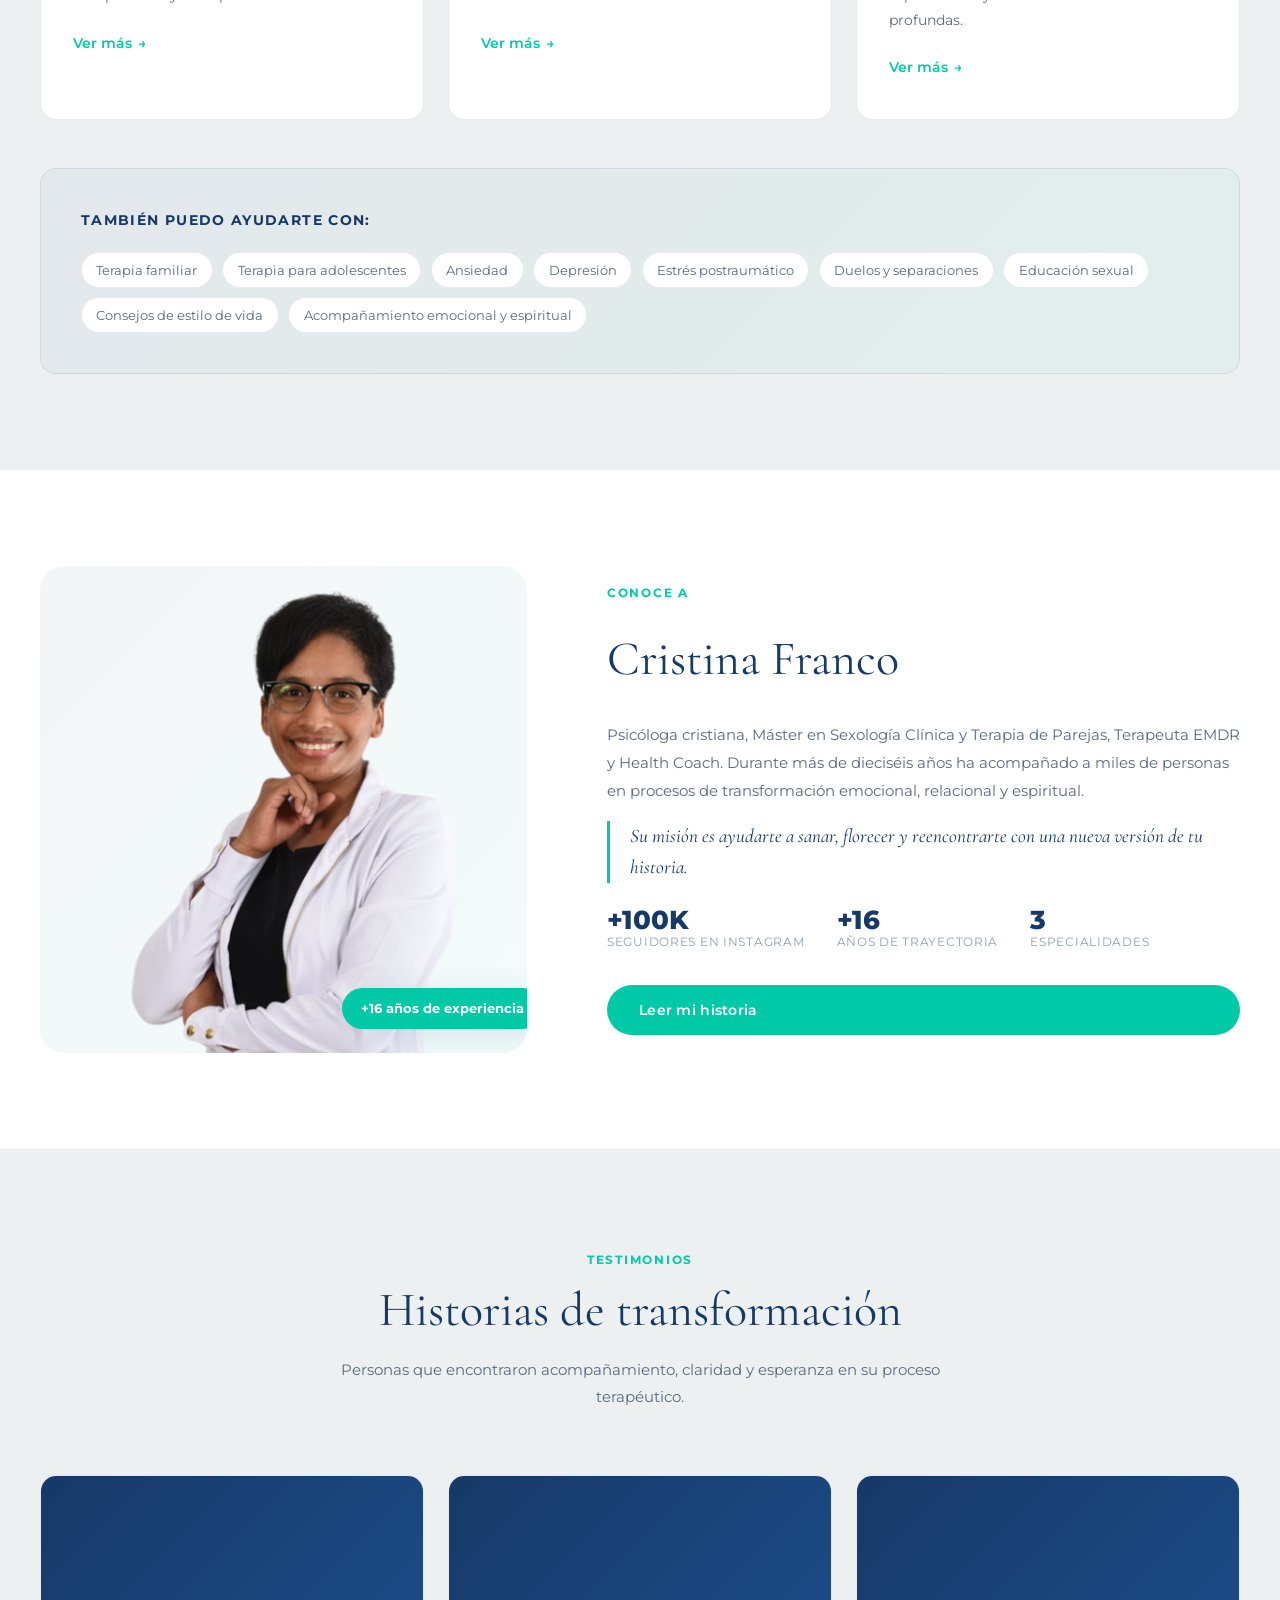
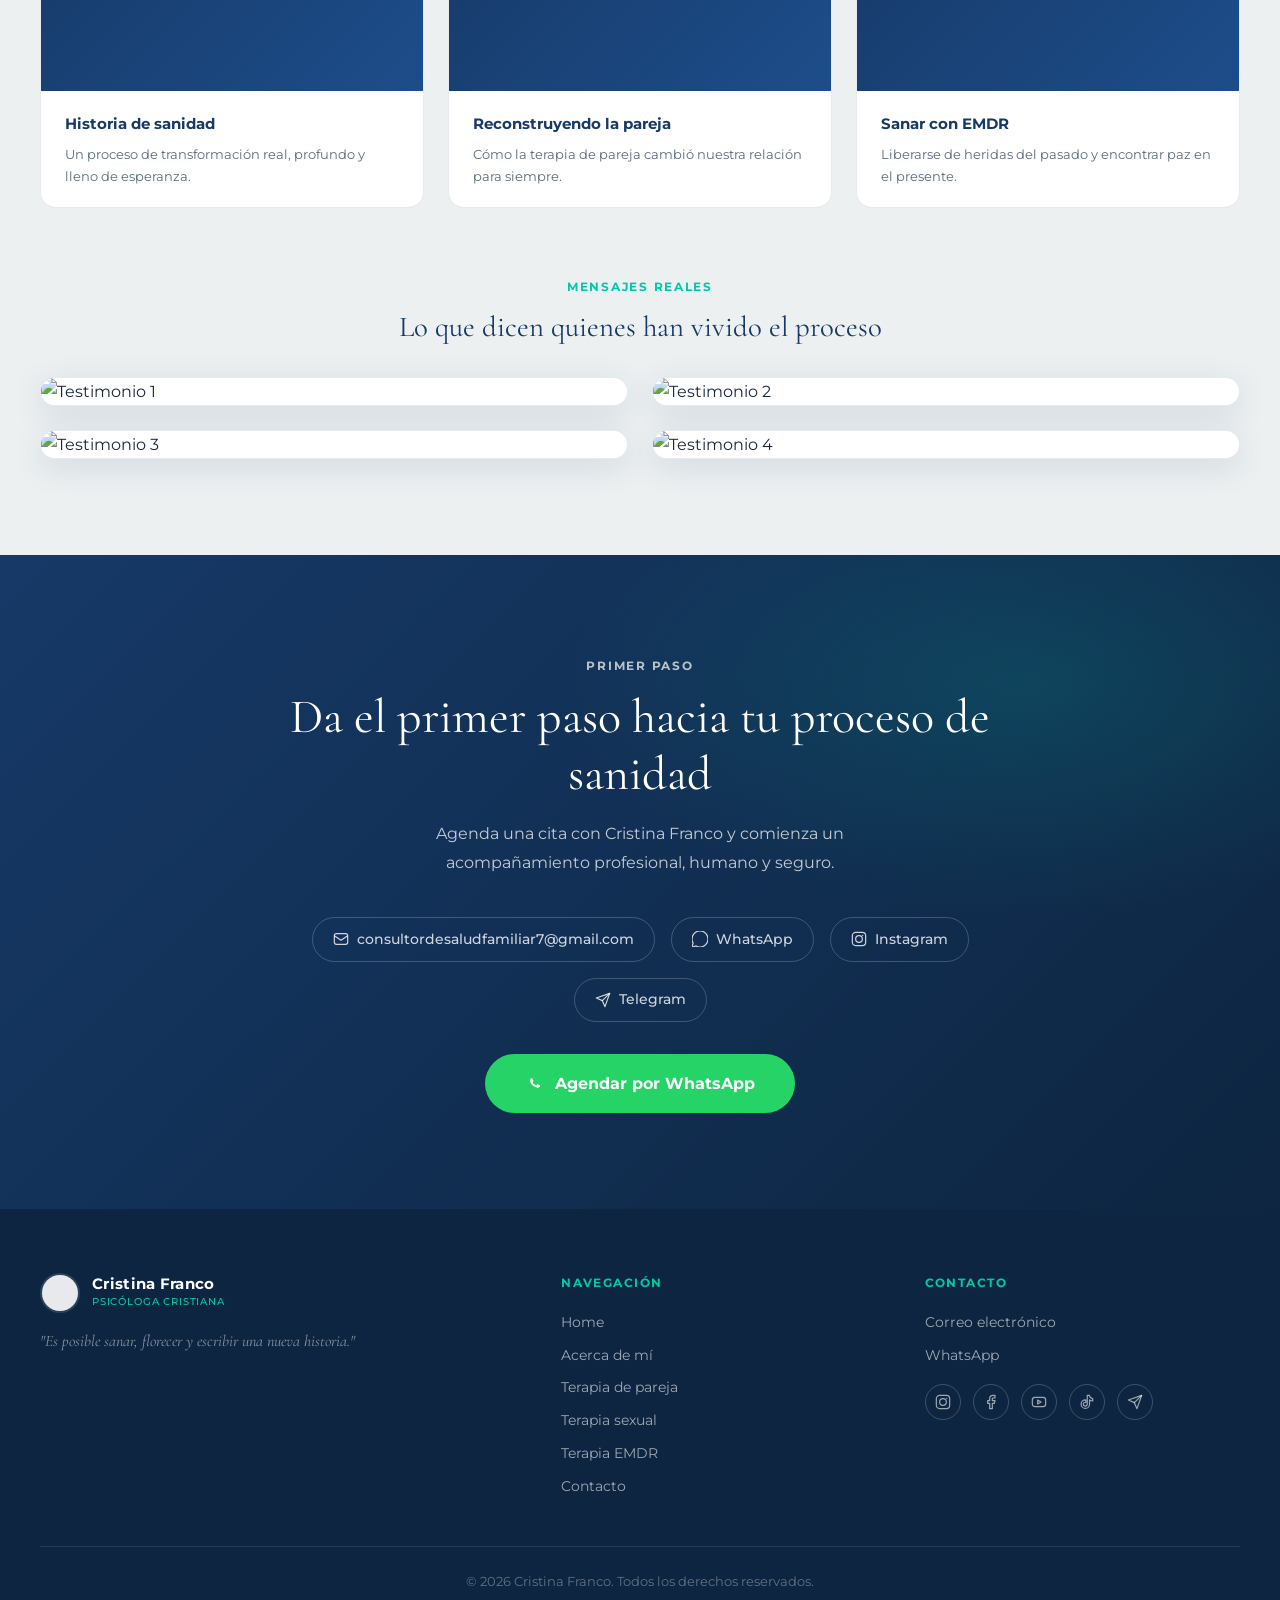
==== commit 7d984c1c: "Add files via upload" ====
--- a/index.html
+++ b/index.html
@@ -138,6 +138,8 @@
       <h2 class="section-title">Historias de transformación</h2>
       <p class="section-sub">Personas que encontraron acompañamiento, claridad y esperanza en su proceso terapéutico.</p>
     </div>
+
+    <!-- Videos -->
     <div class="video-grid">
       <div class="video-card reveal delay-1">
         <div class="video-wrap">
@@ -153,8 +155,8 @@
           <iframe src="https://www.youtube.com/embed/tVvbt_k2ZFs" frameborder="0" allowfullscreen title="Testimonio 2"></iframe>
         </div>
         <div class="video-info">
-          <h4>Una opinion real</h4>
-          <p>Cómo ha sido mi experiencia con Cristina.</p>
+          <h4>Reconstruyendo la pareja</h4>
+          <p>Cómo la terapia de pareja cambió nuestra relación para siempre.</p>
         </div>
       </div>
       <div class="video-card reveal delay-3">
@@ -162,11 +164,32 @@
           <iframe src="https://www.youtube.com/embed/4Ptkm4jHZpw" frameborder="0" allowfullscreen title="Testimonio 3"></iframe>
         </div>
         <div class="video-info">
-          <h4>Reconstruyendo la pareja</h4>
-          <p>Cómo la terapia de pareja cambió nuestra relación para siempre.</p>
-        </div>
-      </div>
-    </div>
+          <h4>Sanar con EMDR</h4>
+          <p>Liberarse de heridas del pasado y encontrar paz en el presente.</p>
+        </div>
+      </div>
+    </div>
+
+    <!-- Testimonios escritos -->
+    <div class="section-header reveal" style="margin-top:4rem;margin-bottom:2rem;">
+      <p class="section-label">Mensajes reales</p>
+      <h3 class="section-title" style="font-size:1.8rem;">Lo que dicen quienes han vivido el proceso</h3>
+    </div>
+    <div class="testimonios-foto-grid">
+      <div class="testimonio-foto-card reveal delay-1">
+        <img src="testimonio-1.jpg" alt="Testimonio 1" loading="lazy" />
+      </div>
+      <div class="testimonio-foto-card reveal delay-2">
+        <img src="testimonio-2.jpg" alt="Testimonio 2" loading="lazy" />
+      </div>
+      <div class="testimonio-foto-card reveal delay-3">
+        <img src="testimonio-3.jpg" alt="Testimonio 3" loading="lazy" />
+      </div>
+      <div class="testimonio-foto-card reveal delay-1">
+        <img src="testimonio-4.jpg" alt="Testimonio 4" loading="lazy" />
+      </div>
+    </div>
+
   </div>
 </section>
 
@@ -180,7 +203,7 @@
       <div class="contact-links">
         <a href="mailto:consultordesaludfamiliar7@gmail.com" class="contact-item">
           <svg viewBox="0 0 24 24" fill="none"><rect x="2" y="4" width="20" height="16" rx="3" stroke="currentColor" stroke-width="1.8"/><path d="M2 7l10 7 10-7" stroke="currentColor" stroke-width="1.8"/></svg>
-          Email
+          consultordesaludfamiliar7@gmail.com
         </a>
         <a href="https://api.whatsapp.com/send/?phone=593986975737&text=Hola%20vengo%20de%20la%20pagina%20web%20y%20quiero%20agendar%20una%20cita." class="contact-item" target="_blank">
           <svg viewBox="0 0 24 24" fill="none"><path d="M20.5 3.5A11.95 11.95 0 0012 0C5.37 0 0 5.37 0 12a11.95 11.95 0 001.67 6.06L0 24l6.12-1.61A11.94 11.94 0 0012 24c6.63 0 12-5.37 12-12 0-3.19-1.25-6.21-3.5-8.5z" stroke="currentColor" stroke-width="1.8"/></svg>
@@ -209,7 +232,7 @@
     <div class="footer-grid">
       <div class="footer-brand">
         <a href="index.html" class="logo logo-light">
-          <img src="7.png" alt="Logo Cristina Franco" class="logo-img logo-img-light" />
+          <img src="favicon.png" alt="Logo Cristina Franco" class="logo-img logo-img-light" />
           <div class="logo-text"><span class="logo-name">Cristina Franco</span><span class="logo-title">Psicóloga Cristiana</span></div>
         </a>
         <p class="footer-tagline">"Es posible sanar, florecer y escribir una nueva historia."</p>
--- a/styles.css
+++ b/styles.css
@@ -70,8 +70,8 @@
   width: 40px;
   height: 40px;
   border-radius: 50%;
-  object-fit: cover;
-  background: #000;
+  object-fit: contain;
+  background: transparent;
   flex-shrink: 0;
 }
 .logo-img-light { filter: brightness(1.1); }
@@ -813,7 +813,38 @@
 }
 .btn-wa-alt:hover { background: #25D366; color: var(--white); }
 
-/* ===== ANIMATIONS ===== */
+/* ===== TESTIMONIOS FOTO ===== */
+.testimonios-foto-grid {
+  display: grid;
+  grid-template-columns: repeat(2, 1fr);
+  gap: 1.5rem;
+}
+.testimonio-foto-card {
+  border-radius: var(--radius);
+  overflow: hidden;
+  box-shadow: var(--shadow-md);
+  border: 1px solid var(--border);
+  background: var(--white);
+  transition: transform .3s, box-shadow .3s;
+}
+.testimonio-foto-card:hover {
+  transform: translateY(-4px);
+  box-shadow: var(--shadow-lg);
+}
+.testimonio-foto-card img {
+  width: 100%;
+  height: auto;
+  display: block;
+  transition: transform .4s ease;
+}
+.testimonio-foto-card:hover img {
+  transform: scale(1.02);
+}
+@media (max-width: 600px) {
+  .testimonios-foto-grid {
+    grid-template-columns: 1fr;
+  }
+}
 .animate-fade-up {
   opacity: 0;
   transform: translateY(30px);
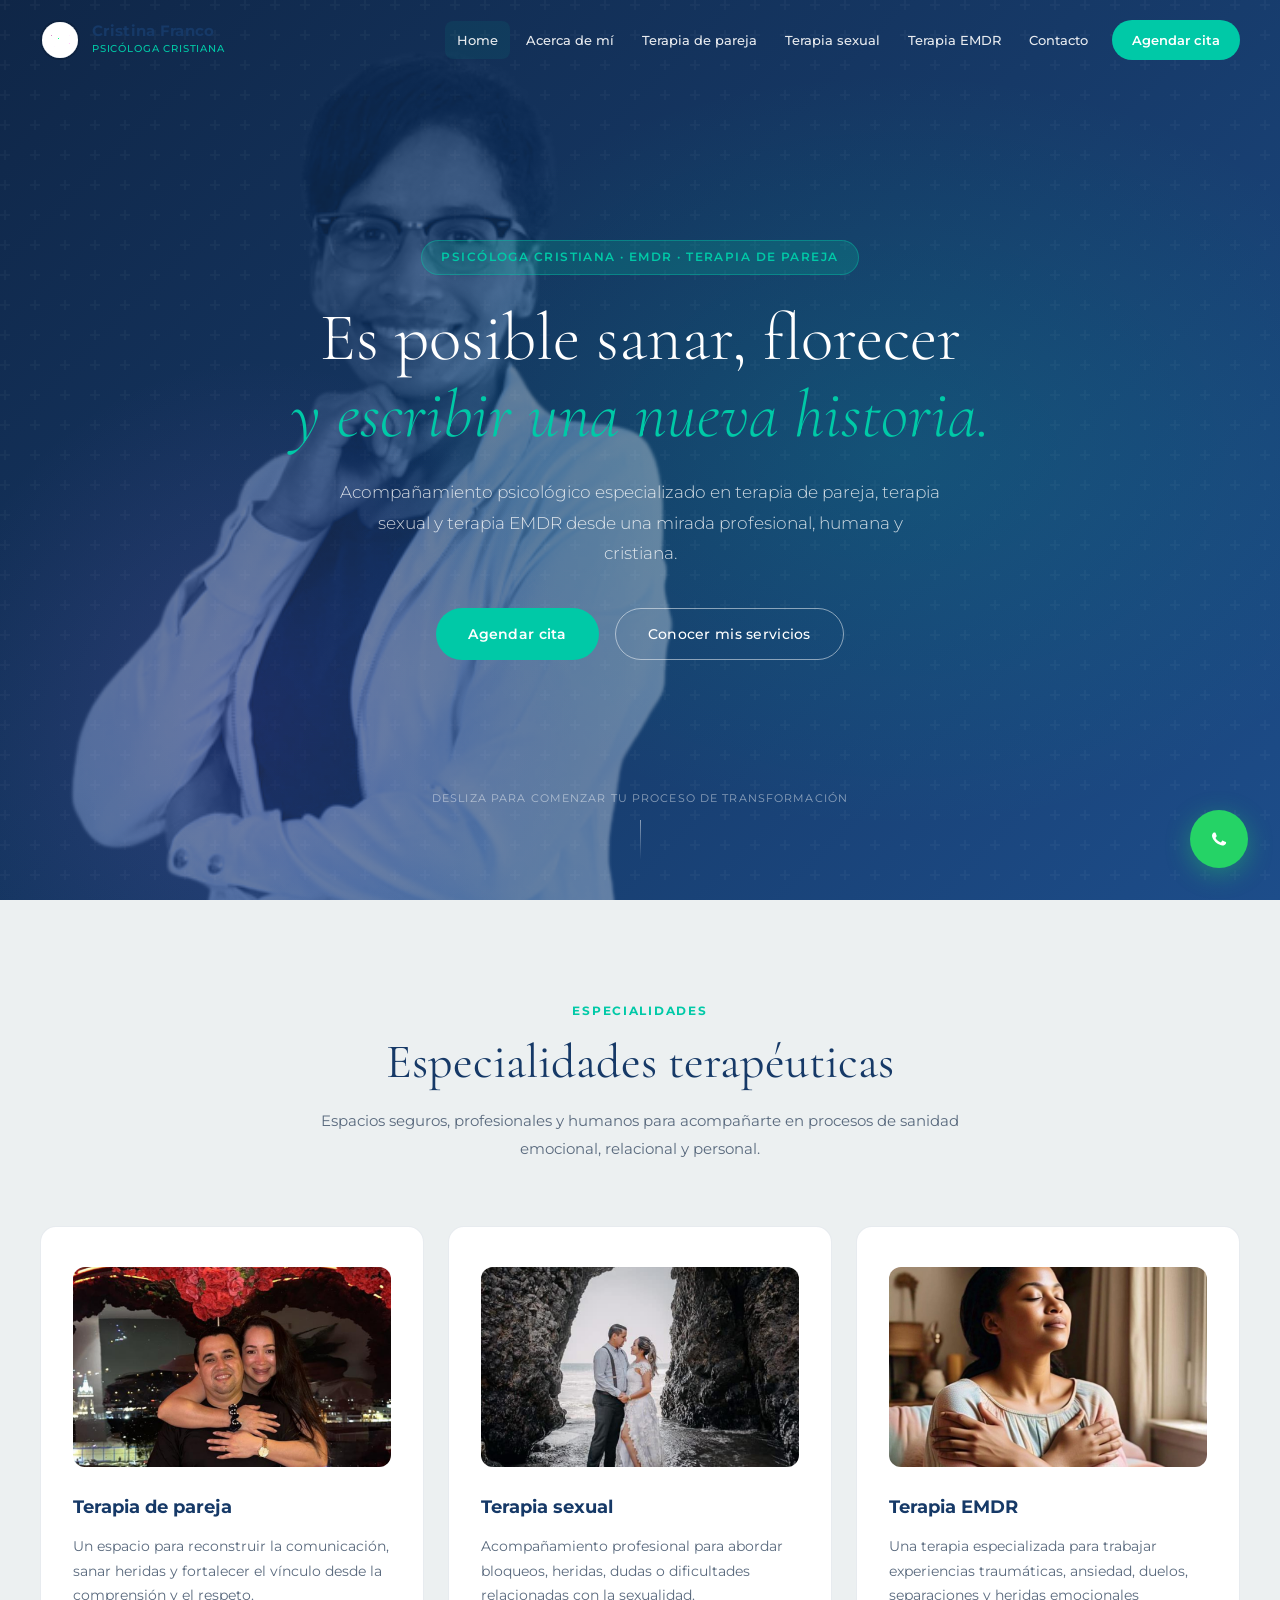
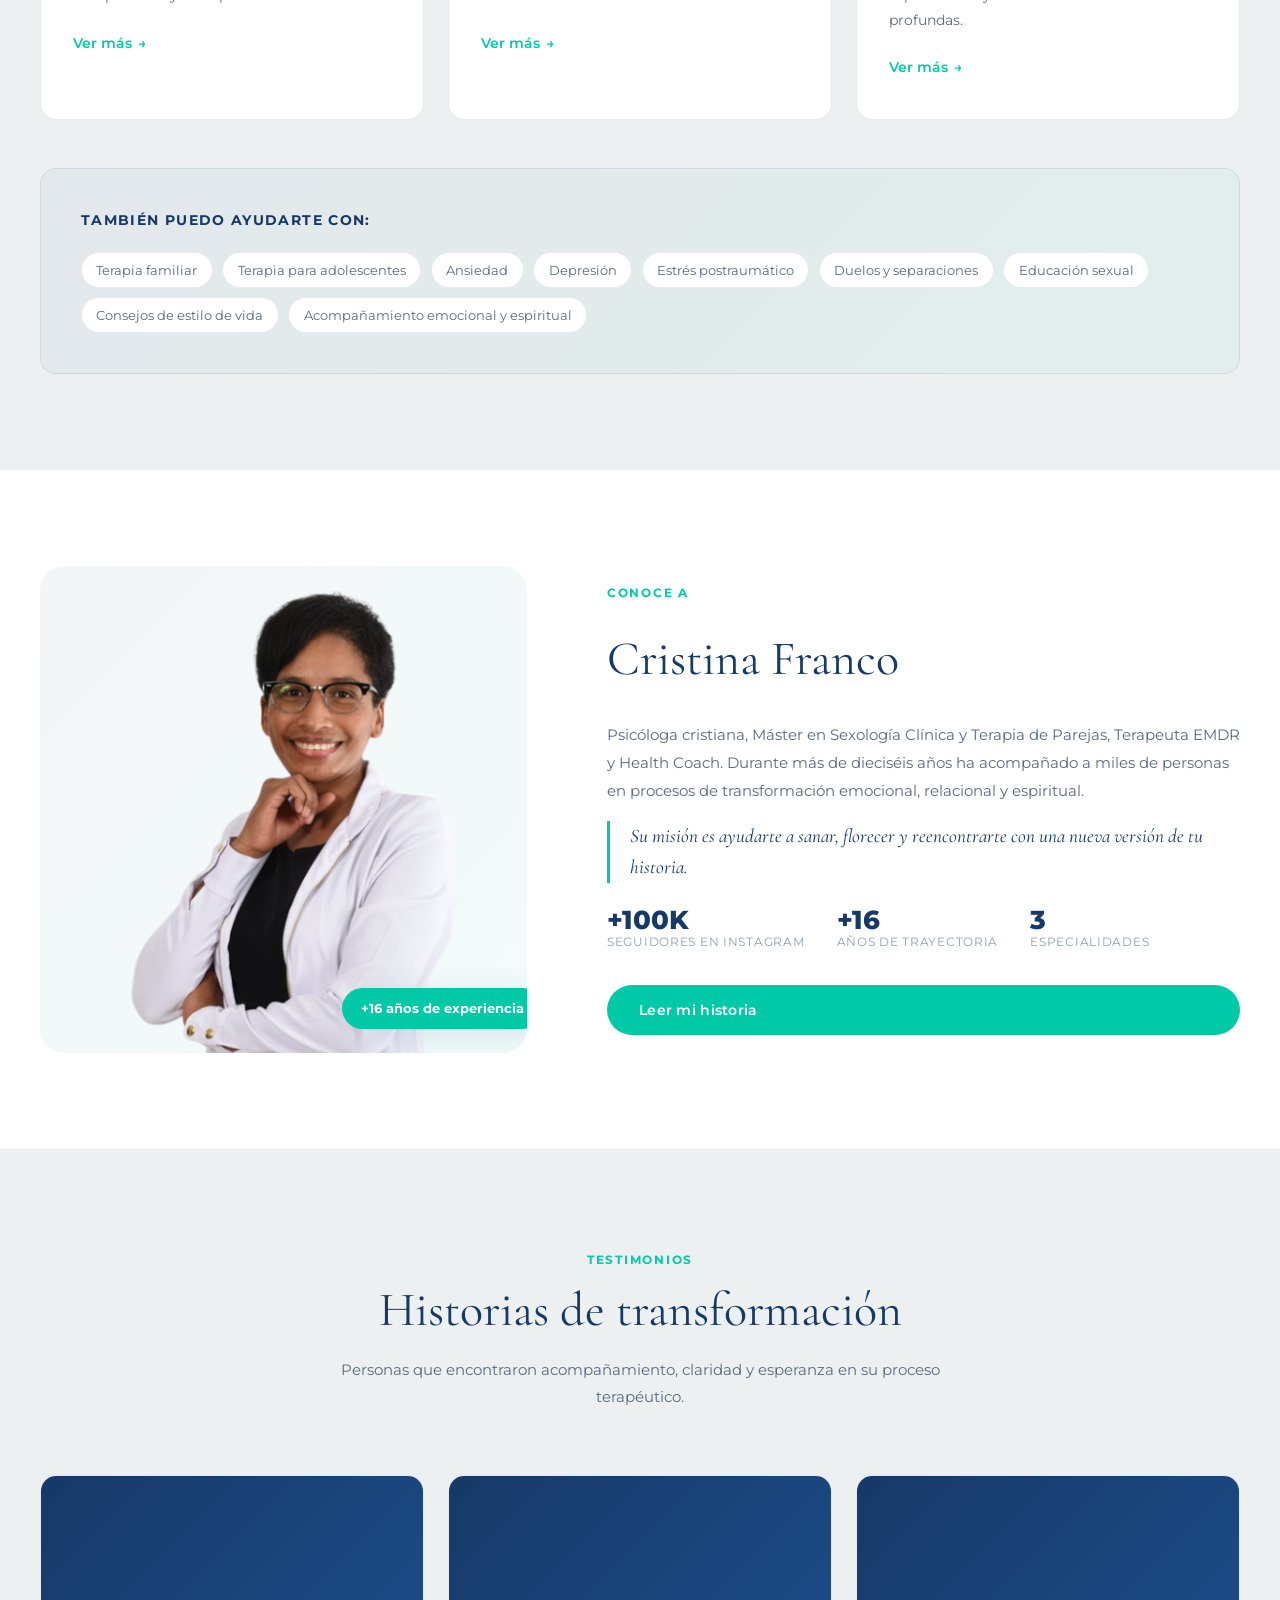
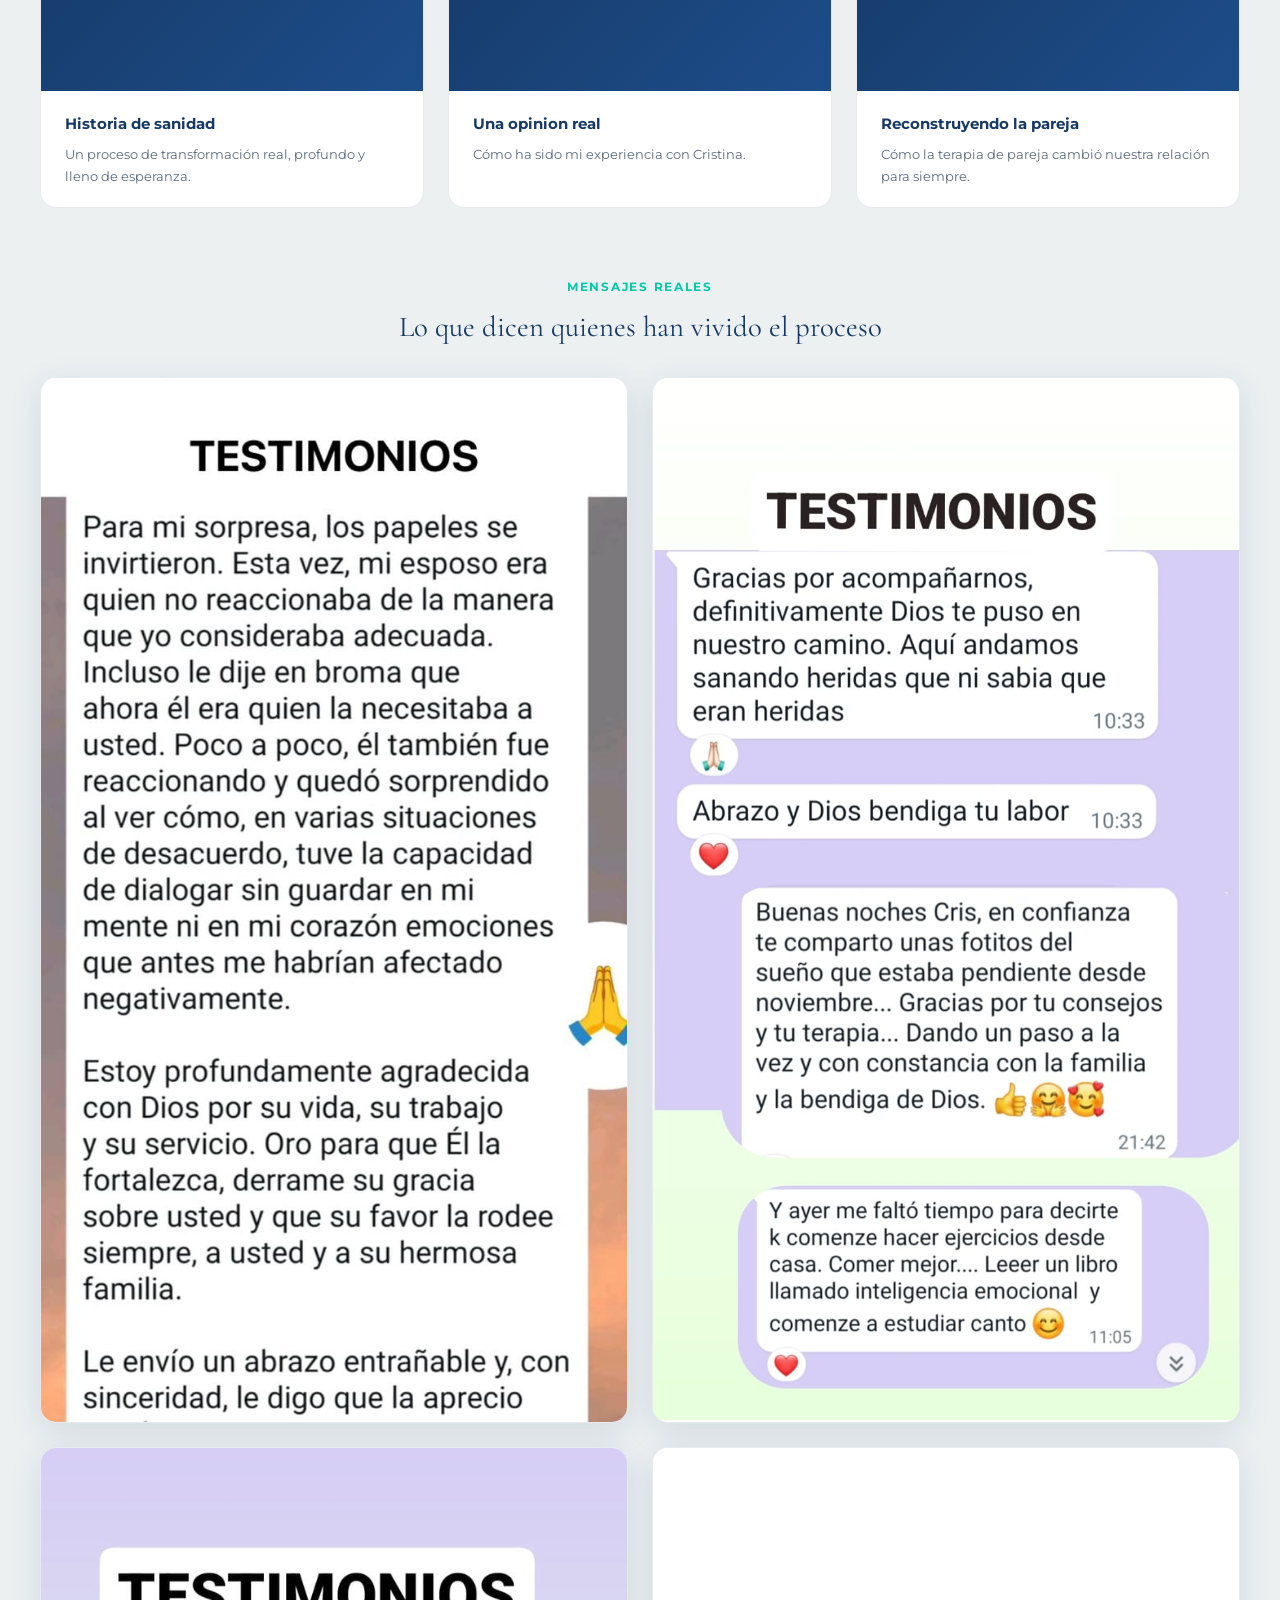
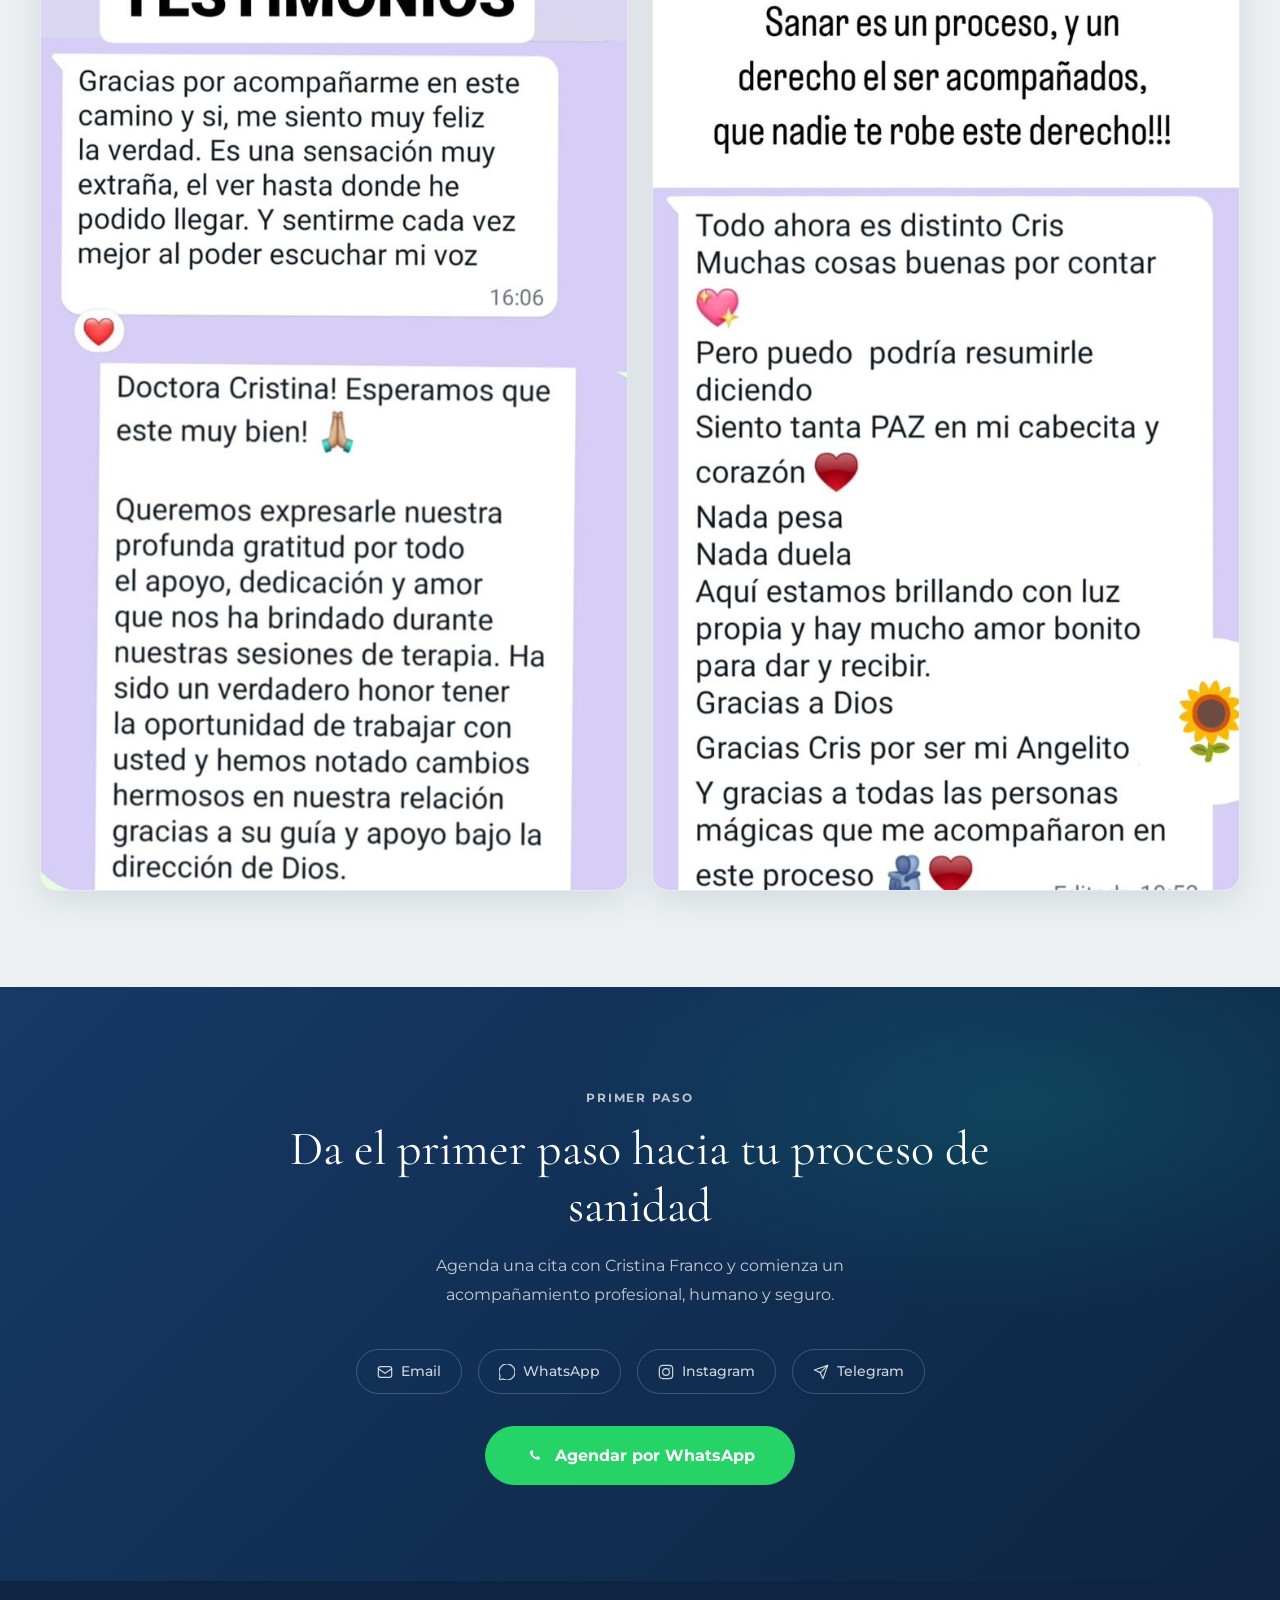
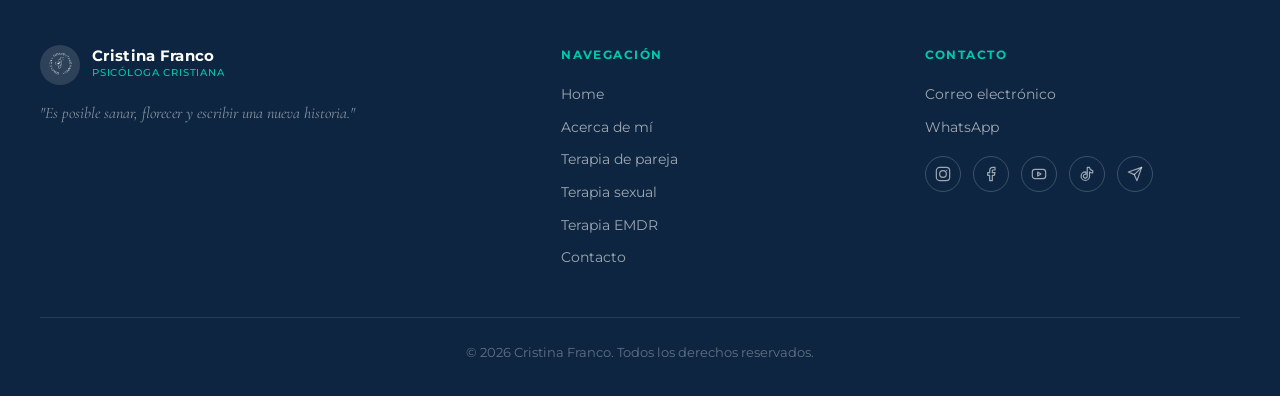
==== commit 631f8b5b: "Update index.html" ====
--- a/index.html
+++ b/index.html
@@ -155,8 +155,8 @@
           <iframe src="https://www.youtube.com/embed/tVvbt_k2ZFs" frameborder="0" allowfullscreen title="Testimonio 2"></iframe>
         </div>
         <div class="video-info">
-          <h4>Reconstruyendo la pareja</h4>
-          <p>Cómo la terapia de pareja cambió nuestra relación para siempre.</p>
+          <h4>Una opinion real</h4>
+          <p>Cómo ha sido mi experiencia con Cristina.</p>
         </div>
       </div>
       <div class="video-card reveal delay-3">
@@ -164,8 +164,8 @@
           <iframe src="https://www.youtube.com/embed/4Ptkm4jHZpw" frameborder="0" allowfullscreen title="Testimonio 3"></iframe>
         </div>
         <div class="video-info">
-          <h4>Sanar con EMDR</h4>
-          <p>Liberarse de heridas del pasado y encontrar paz en el presente.</p>
+          <h4>Reconstruyendo la pareja</h4>
+          <p>Cómo la terapia de pareja cambió nuestra relación para siempre.</p>
         </div>
       </div>
     </div>
@@ -203,7 +203,7 @@
       <div class="contact-links">
         <a href="mailto:consultordesaludfamiliar7@gmail.com" class="contact-item">
           <svg viewBox="0 0 24 24" fill="none"><rect x="2" y="4" width="20" height="16" rx="3" stroke="currentColor" stroke-width="1.8"/><path d="M2 7l10 7 10-7" stroke="currentColor" stroke-width="1.8"/></svg>
-          consultordesaludfamiliar7@gmail.com
+          Email
         </a>
         <a href="https://api.whatsapp.com/send/?phone=593986975737&text=Hola%20vengo%20de%20la%20pagina%20web%20y%20quiero%20agendar%20una%20cita." class="contact-item" target="_blank">
           <svg viewBox="0 0 24 24" fill="none"><path d="M20.5 3.5A11.95 11.95 0 0012 0C5.37 0 0 5.37 0 12a11.95 11.95 0 001.67 6.06L0 24l6.12-1.61A11.94 11.94 0 0012 24c6.63 0 12-5.37 12-12 0-3.19-1.25-6.21-3.5-8.5z" stroke="currentColor" stroke-width="1.8"/></svg>
@@ -232,7 +232,7 @@
     <div class="footer-grid">
       <div class="footer-brand">
         <a href="index.html" class="logo logo-light">
-          <img src="favicon.png" alt="Logo Cristina Franco" class="logo-img logo-img-light" />
+          <img src="7.png" alt="Logo Cristina Franco" class="logo-img logo-img-light" />
           <div class="logo-text"><span class="logo-name">Cristina Franco</span><span class="logo-title">Psicóloga Cristiana</span></div>
         </a>
         <p class="footer-tagline">"Es posible sanar, florecer y escribir una nueva historia."</p>
